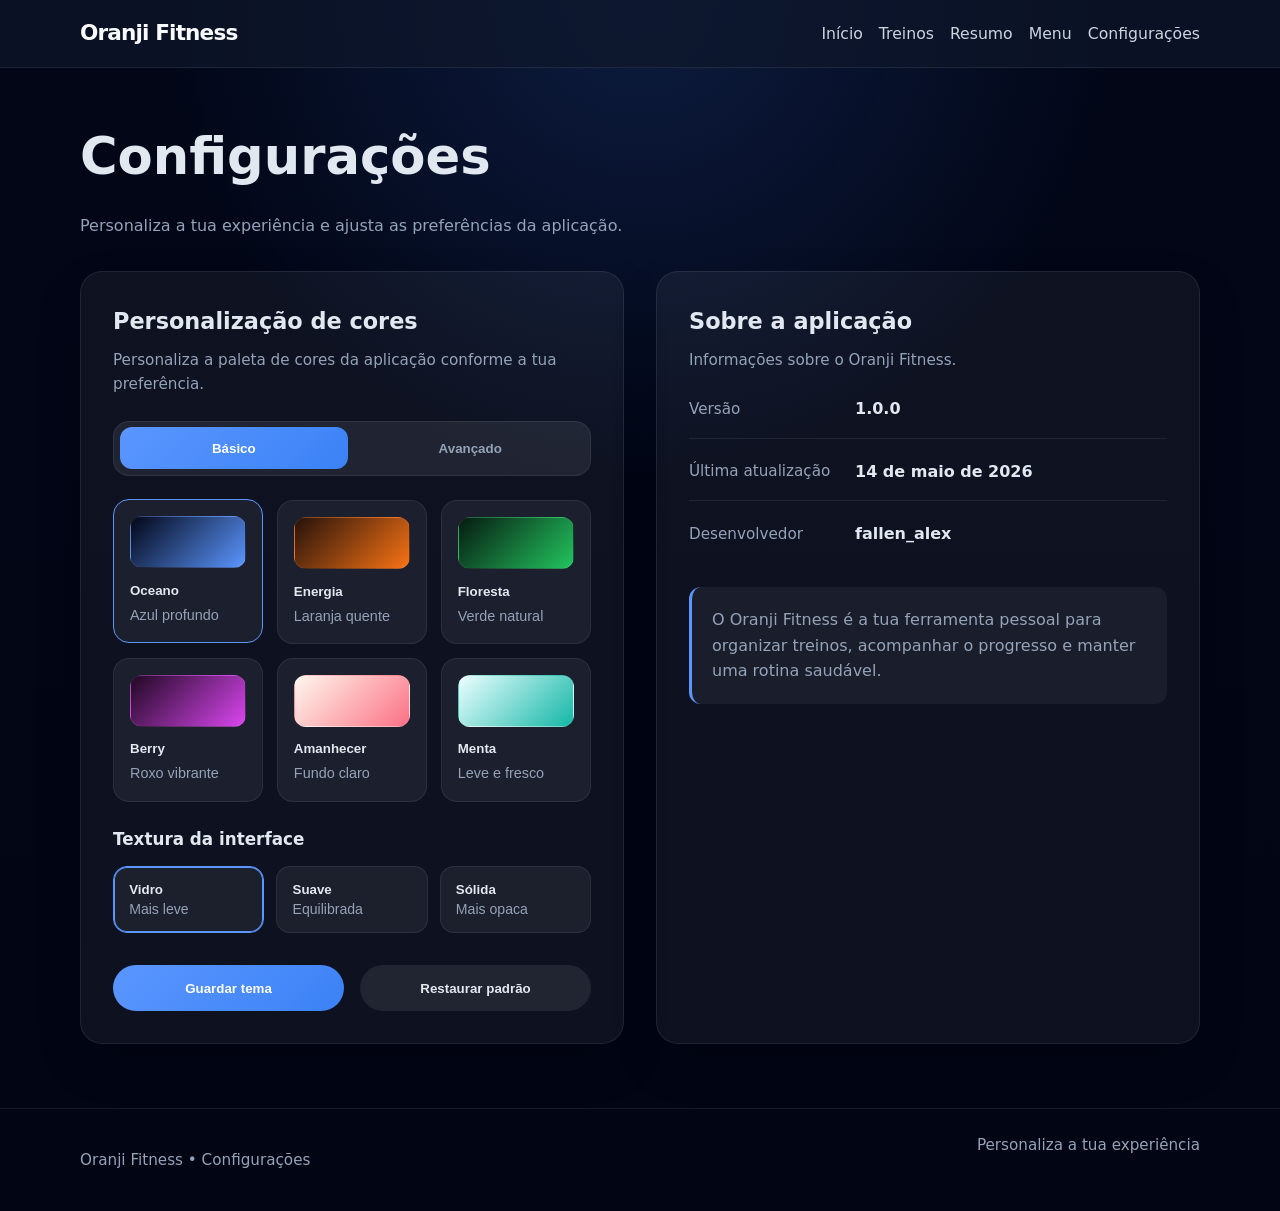
==== configuracoes.html @ 49e4bc8a "Enhance theming: presets, textures, and UI Overhaul app theming and settings UI: replace accented in" ====
<!DOCTYPE html>
<html lang="pt-PT">
<head>
    <meta charset="UTF-8">
    <meta name="viewport" content="width=device-width, initial-scale=1.0">
    <title>Oranji Fitness • Configurações</title>
    <link rel="icon" href="favicon.svg" type="image/svg+xml">
    <link rel="stylesheet" href="css/style.css">
    <link rel="stylesheet" href="css/settings.css">
</head>
<body>
    <header class="main-header">
        <div class="container header-row">
            <a class="brand" href="index.html">Oranji Fitness</a>
            <nav>
                <a href="inicio.html">Início</a>
                <a href="treinos.html">Treinos</a>
                <a href="resumo.html">Resumo</a>
                <a href="Menu.html">Menu</a>
                <a href="configuracoes.html">Configurações</a>
            </nav>
        </div>
    </header>

    <main class="container page-section">
        <section class="settings-header">
            <h1>Configurações</h1>
            <p>Personaliza a tua experiência e ajusta as preferências da aplicação.</p>
        </section>

        <section class="settings-grid">
            <article class="settings-card">
                <div class="settings-card-header">
                    <h2>Personalização de cores</h2>
                    <p>Personaliza a paleta de cores da aplicação conforme a tua preferência.</p>
                </div>

                <div class="settings-mode-toggle" aria-label="Modo de personalização">
                    <button type="button" class="mode-button active" data-mode="basic">Básico</button>
                    <button type="button" class="mode-button" data-mode="advanced">Avançado</button>
                </div>

                <div class="settings-panel active" id="basic-panel">
                    <div class="preset-grid">
                        <button type="button" class="theme-preset" data-theme="ocean">
                            <span class="preset-swatch ocean-swatch"></span>
                            <strong>Oceano</strong>
                            <span>Azul profundo</span>
                        </button>
                        <button type="button" class="theme-preset" data-theme="energy">
                            <span class="preset-swatch energy-swatch"></span>
                            <strong>Energia</strong>
                            <span>Laranja quente</span>
                        </button>
                        <button type="button" class="theme-preset" data-theme="forest">
                            <span class="preset-swatch forest-swatch"></span>
                            <strong>Floresta</strong>
                            <span>Verde natural</span>
                        </button>
                        <button type="button" class="theme-preset" data-theme="berry">
                            <span class="preset-swatch berry-swatch"></span>
                            <strong>Berry</strong>
                            <span>Roxo vibrante</span>
                        </button>
                        <button type="button" class="theme-preset" data-theme="sunrise">
                            <span class="preset-swatch sunrise-swatch"></span>
                            <strong>Amanhecer</strong>
                            <span>Fundo claro</span>
                        </button>
                        <button type="button" class="theme-preset" data-theme="mint">
                            <span class="preset-swatch mint-swatch"></span>
                            <strong>Menta</strong>
                            <span>Leve e fresco</span>
                        </button>
                    </div>
                </div>

                <div class="texture-group">
                    <h3>Textura da interface</h3>
                    <div class="texture-options" aria-label="Textura da interface">
                        <button type="button" class="texture-button active" data-texture="glass">
                            <strong>Vidro</strong>
                            <span>Mais leve</span>
                        </button>
                        <button type="button" class="texture-button" data-texture="soft">
                            <strong>Suave</strong>
                            <span>Equilibrada</span>
                        </button>
                        <button type="button" class="texture-button" data-texture="solid">
                            <strong>Sólida</strong>
                            <span>Mais opaca</span>
                        </button>
                    </div>
                </div>

                <div class="settings-panel" id="advanced-panel" hidden>
                    <div class="color-picker-group">
                        <label for="background-color">Fundo da app</label>
                        <div class="color-input-wrapper">
                            <input type="color" id="background-color" value="#020617" class="color-input">
                            <span id="background-value" class="color-value">#020617</span>
                        </div>
                    </div>

                    <div class="color-picker-group">
                        <label for="header-color">Barra superior</label>
                        <div class="color-input-wrapper">
                            <input type="color" id="header-color" value="#0f172a" class="color-input">
                            <span id="header-value" class="color-value">#0f172a</span>
                        </div>
                    </div>

                    <div class="color-picker-group">
                        <label for="primary-color">Cor primária</label>
                        <div class="color-input-wrapper">
                            <input type="color" id="primary-color" value="#5b96ff" class="color-input">
                            <span id="primary-value" class="color-value">#5b96ff</span>
                        </div>
                    </div>

                    <div class="color-picker-group">
                        <label for="primary-strong-color">Cor primária forte</label>
                        <div class="color-input-wrapper">
                            <input type="color" id="primary-strong-color" value="#3b82f6" class="color-input">
                            <span id="primary-strong-value" class="color-value">#3b82f6</span>
                        </div>
                    </div>

                    <div class="color-picker-group">
                        <label for="accent-color">Cor de destaque</label>
                        <div class="color-input-wrapper">
                            <input type="color" id="accent-color" value="#22c55e" class="color-input">
                            <span id="accent-value" class="color-value">#22c55e</span>
                        </div>
                    </div>

                    <div class="color-picker-group">
                        <label for="danger-color">Cor de atenção</label>
                        <div class="color-input-wrapper">
                            <input type="color" id="danger-color" value="#f43f5e" class="color-input">
                            <span id="danger-value" class="color-value">#f43f5e</span>
                        </div>
                    </div>

                    <div class="color-picker-group">
                        <label for="warning-color">Cor de aviso</label>
                        <div class="color-input-wrapper">
                            <input type="color" id="warning-color" value="#facc15" class="color-input">
                            <span id="warning-value" class="color-value">#facc15</span>
                        </div>
                    </div>
                </div>

                <div class="color-preview" id="color-preview" hidden>
                    <h3>Prévia das cores</h3>
                    <div class="preview-grid">
                        <div class="preview-card background-preview">
                            <span>Fundo</span>
                        </div>
                        <div class="preview-card header-preview">
                            <span>Barra superior</span>
                        </div>
                        <div class="preview-card primary-preview">
                            <span>Primária</span>
                        </div>
                        <div class="preview-card accent-preview">
                            <span>Destaque</span>
                        </div>
                        <div class="preview-card danger-preview">
                            <span>Atenção</span>
                        </div>
                        <div class="preview-card warning-preview">
                            <span>Aviso</span>
                        </div>
                    </div>
                </div>

                <div class="settings-actions">
                    <button class="button" id="save-colors">Guardar tema</button>
                    <button class="button button-secondary" id="reset-colors">Restaurar padrão</button>
                </div>
            </article>

            <article class="settings-card">
                <div class="settings-card-header">
                    <h2>Sobre a aplicação</h2>
                    <p>Informações sobre o Oranji Fitness.</p>
                </div>

                <div class="settings-info">
                    <div class="info-item">
                        <span class="info-label">Versão</span>
                        <strong class="info-value">1.0.0</strong>
                    </div>
                    <div class="info-item">
                        <span class="info-label">Última atualização</span>
                        <strong class="info-value">14 de maio de 2026</strong>
                    </div>
                    <div class="info-item">
                        <span class="info-label">Desenvolvedor</span>
                        <strong class="info-value">fallen_alex</strong>
                    </div>
                </div>

                <div class="settings-description">
                    <p>O Oranji Fitness é a tua ferramenta pessoal para organizar treinos, acompanhar o progresso e manter uma rotina saudável.</p>
                </div>
            </article>
        </section>
    </main>

    <footer class="site-footer">
        <div class="container footer-row">
            <p>Oranji Fitness • Configurações</p>
            <span>Personaliza a tua experiência</span>
        </div>
    </footer>

    <script src="js/theme.js"></script>
    <script src="js/settings.js"></script>
</body>
</html>
---- css/style.css ----
/* Estilo principal para Oranji Fitness */
:root {
    --background: #020617;
    --background-end: #0b1120;
    --surface: #111827;
    --surface-alt: #1f2937;
    --text: #e2e8f0;
    --text-muted: #94a3b8;
    --header-text: #f8fafc;
    --header-text-muted: #cbd5e1;
    --primary: #5b96ff;
    --primary-strong: #3b82f6;
    --accent: #22c55e;
    --danger: #f43f5e;
    --warning: #facc15;
    --primary-rgb: 59, 130, 246;
    --accent-rgb: 34, 197, 94;
    --danger-rgb: 244, 63, 94;
    --warning-rgb: 250, 204, 21;
    --border: rgba(255,255,255,0.08);
    --border-strong: rgba(255,255,255,0.12);
    --panel-bg: rgba(255,255,255,0.05);
    --panel-alt-bg: rgba(255,255,255,0.06);
    --secondary-bg: rgba(255,255,255,0.08);
    --header-bg: rgba(15,23,42,0.95);
    --card-shadow: 0 20px 45px rgba(0,0,0,0.16);
    --radius: 22px;
}

* {
    box-sizing: border-box;
}

html, body {
    margin: 0;
    padding: 0;
    font-family: Inter, system-ui, -apple-system, BlinkMacSystemFont, 'Segoe UI', sans-serif;
    background: radial-gradient(circle at top, rgba(var(--primary-rgb), 0.18), transparent 35%),
                linear-gradient(180deg, var(--background) 0%, var(--background-end) 100%);
    color: var(--text);
    min-height: 100%;
}

body {
    line-height: 1.6;
}

img {
    display: block;
    max-width: 100%;
}

a {
    color: inherit;
    text-decoration: none;
}

.container {
    width: min(1120px, 100% - 2rem);
    margin: 0 auto;
}

.main-header {
    position: sticky;
    top: 0;
    z-index: 20;
    background: var(--header-bg);
    border-bottom: 1px solid var(--border);
    color: var(--header-text);
}

.header-row {
    display: flex;
    align-items: center;
    justify-content: space-between;
    gap: 1rem;
    padding: 1rem 0;
}

.brand {
    font-size: 1.35rem;
    font-weight: 700;
    letter-spacing: -0.04em;
}

nav {
    display: flex;
    flex-wrap: wrap;
    gap: 1rem;
}

nav a {
    color: var(--header-text-muted);
    font-size: 0.98rem;
    transition: color 0.2s ease;
}

nav a:hover,
nav a.active {
    color: var(--primary);
}

.hero-section,
.page-section {
    padding: 3rem 0 2rem;
}

.hero-copy {
    max-width: 40rem;
}

.eyebrow {
    display: inline-block;
    margin-bottom: 1rem;
    color: var(--accent);
    font-weight: 600;
    text-transform: uppercase;
    letter-spacing: 0.15em;
    font-size: 0.8rem;
}

.hero-copy h1,
.page-header h1,
.summary-header h1,
.intro-card h1 {
    font-size: clamp(2rem, 4vw, 3.2rem);
    margin: 0 0 1rem;
}

.hero-copy p,
.page-header p,
.summary-header p,
.intro-card p {
    max-width: 42rem;
    color: var(--text-muted);
}

.hero-actions {
    display: flex;
    flex-wrap: wrap;
    gap: 1rem;
    margin-top: 2rem;
}

.welcome-card {
    display: grid;
    gap: 1.5rem;
    padding: 2rem;
    background: var(--panel-bg);
    border: 1px solid var(--border);
    border-radius: var(--radius);
    margin-bottom: 2rem;
}

.welcome-copy h1 {
    margin-top: 0.25rem;
    font-size: clamp(2rem, 3vw, 3rem);
}

.welcome-salutation {
    font-weight: 700;
    color: var(--accent);
    font-size: 1.4rem;
}

.motivational-text {
    max-width: 40rem;
    color: var(--text-muted);
    margin-top: 0.75rem;
}

.section-header {
    display: flex;
    flex-direction: column;
    gap: 0.4rem;
    margin-bottom: 1rem;
}

.schedule-section,
.chart-section {
    margin-bottom: 2rem;
}

.roller {
    display: grid;
    grid-auto-flow: column;
    grid-auto-columns: minmax(180px, 1fr);
    gap: 1rem;
    overflow-x: auto;
    padding-bottom: 0.5rem;
}

.roller::-webkit-scrollbar {
    height: 10px;
}

.roller::-webkit-scrollbar-thumb {
    background: var(--secondary-bg);
    border-radius: 999px;
}

.day-card {
    min-width: 180px;
    padding: 1.25rem;
    border-radius: var(--radius);
    background: var(--panel-alt-bg);
    border: 1px solid var(--border);
    box-shadow: 0 18px 38px rgba(0,0,0,0.15);
}

.day-card strong {
    display: block;
    font-size: 1.1rem;
    margin: 0.75rem 0 0.5rem;
}

.day-card span {
    display: inline-flex;
    align-items: center;
    justify-content: center;
    width: 2.75rem;
    height: 2.75rem;
    border-radius: 999px;
    background: rgba(var(--primary-rgb), 0.16);
    color: var(--primary);
    font-weight: 700;
}

.bar-group {
    display: grid;
    gap: 0.75rem;
    margin-bottom: 1.5rem;
}

.chart-card {
    background: var(--panel-bg);
    border: 1px solid var(--border);
    border-radius: var(--radius);
    padding: 1.75rem;
    box-shadow: var(--card-shadow);
}

.gauge-meta {
    display: flex;
    justify-content: space-between;
    gap: 1rem;
    flex-wrap: wrap;
    margin-bottom: 2rem;
}

.gauge-meta div {
    min-width: 160px;
}

.gauge-meta strong {
    font-size: 1.8rem;
    color: var(--primary);
}

.meter-title {
    display: block;
    color: var(--text-muted);
    margin-bottom: 0.4rem;
    font-size: 0.95rem;
}

.bar-gauge {
    margin: 2rem 0 1rem;
}

.gauge-bar-track {
    position: relative;
    height: 2rem;
    border-radius: 999px;
    background: linear-gradient(90deg,
        rgba(var(--danger-rgb), 0.25) 0%,
        rgba(var(--warning-rgb), 0.2) 50%,
        rgba(var(--accent-rgb), 0.25) 100%);
    border: 1px solid var(--border);
    overflow: hidden;
}

.gauge-bar-fill {
    position: absolute;
    left: 0;
    top: 0;
    height: 100%;
    border-radius: 999px;
    background: linear-gradient(90deg,
        var(--danger) 0%,
        #fb923c 35%,
        var(--warning) 50%,
        #a3e635 75%,
        var(--accent) 100%);
    transition: width 0.5s cubic-bezier(0.25, 0.46, 0.45, 0.94);
    box-shadow: 0 0 20px rgba(var(--accent-rgb), 0.3);
}

.gauge-bar-thumb {
    position: absolute;
    left: 0;
    top: 50%;
    transform: translate(-50%, -50%);
    width: 2.2rem;
    height: 2.2rem;
    border-radius: 50%;
    background: white;
    box-shadow: 0 0 0 4px rgba(255, 255, 255, 0.15),
                0 4px 12px rgba(0, 0, 0, 0.4);
    transition: left 0.5s cubic-bezier(0.25, 0.46, 0.45, 0.94);
    z-index: 5;
}

.gauge-labels {
    display: grid;
    grid-template-columns: repeat(3, 1fr);
    gap: 1rem;
    margin-top: 1rem;
    color: var(--text-muted);
    font-size: 0.85rem;
    text-align: center;
}



.gauge-scale {
    display: grid;
    grid-template-columns: repeat(4, 1fr);
    color: var(--text-muted);
    font-size: 0.85rem;
    margin-top: 0.75rem;
}

.button {
    display: inline-flex;
    align-items: center;
    justify-content: center;
    padding: 0.95rem 1.6rem;
    border-radius: 999px;
    border: none;
    background: linear-gradient(135deg, var(--primary), var(--primary-strong));
    color: white;
    font-weight: 700;
    cursor: pointer;
    transition: transform 0.2s ease, box-shadow 0.2s ease;
}

.button:hover {
    transform: translateY(-1px);
    box-shadow: 0 16px 30px rgba(var(--primary-rgb), 0.18);
}

.button-secondary {
    background: var(--secondary-bg);
    color: var(--text);
}

.features-section,
.stats-grid,
.menu-grid,
.progress-list,
.workout-grid {
    display: grid;
    gap: 1.25rem;
}

.features-section {
    grid-template-columns: repeat(auto-fit, minmax(220px, 1fr));
    padding-bottom: 2rem;
}

.feature-card,
.stat-card,
.menu-card,
.progress-card,
.intro-card,
.workout-form-card,
.workout-panel,
.highlight-card {
    background: var(--panel-bg);
    border: 1px solid var(--border);
    border-radius: var(--radius);
    padding: 1.75rem;
    box-shadow: var(--card-shadow);
}

.feature-card h2,
.menu-card h2,
.stat-card h3,
.progress-card h3,
.workout-panel h2,
.highlight-card strong {
    margin: 0 0 0.75rem;
}

.highlight-card {
    max-width: 26rem;
    background: linear-gradient(135deg, rgba(var(--primary-rgb), 0.25), var(--panel-bg));
}

.highlight-card span {
    color: var(--accent);
    font-weight: 600;
}

.workout-grid {
    grid-template-columns: minmax(0, 2fr) minmax(280px, 1fr);
}

.workout-list {
    display: grid;
    gap: 1rem;
    margin-top: 1rem;
}

.workout-item {
    display: grid;
    grid-template-columns: 1fr auto;
    gap: 1rem;
    padding: 1rem;
    border-radius: 18px;
    background: var(--panel-bg);
    border: 1px solid var(--border);
}

.workout-item strong {
    display: block;
    margin-bottom: 0.5rem;
}

.workout-meta {
    display: grid;
    gap: 0.25rem;
    color: var(--text-muted);
    font-size: 0.95rem;
}

.workout-actions {
    display: flex;
    flex-direction: column;
    gap: 0.5rem;
    justify-content: center;
}

.small-button {
    padding: 0.55rem 0.85rem;
    border-radius: 999px;
    border: 1px solid var(--border-strong);
    background: var(--panel-alt-bg);
    color: var(--text);
    cursor: pointer;
}

.workout-form-card form {
    display: grid;
    gap: 1rem;
}

label {
    display: block;
    font-size: 0.95rem;
    margin-bottom: 0.4rem;
    color: var(--text-muted);
}

input,
select {
    width: 100%;
    padding: 0.95rem 1rem;
    border-radius: 16px;
    border: 1px solid var(--border-strong);
    background: var(--panel-bg);
    color: var(--text);
}

input:focus,
select:focus {
    outline: none;
    border-color: rgba(var(--primary-rgb), 0.8);
}

.stat-card h3 {
    font-size: 2rem;
}

.progress-list {
    grid-template-columns: 1fr 1fr;
}

.progress-bar {
    width: 100%;
    height: 0.85rem;
    border-radius: 999px;
    background: var(--secondary-bg);
    overflow: hidden;
}

.progress-bar span {
    display: block;
    height: 100%;
    background: linear-gradient(90deg, var(--primary), var(--accent));
    border-radius: 999px;
}

.page-header,
.summary-header,
.intro-card {
    margin-bottom: 2rem;
}

.menu-grid {
    grid-template-columns: repeat(auto-fit, minmax(210px, 1fr));
}

.menu-card h2 {
    margin-bottom: 0.75rem;
}

.site-footer {
    border-top: 1px solid var(--border);
    padding: 1.5rem 0;
    margin-top: 2rem;
}

.footer-row {
    display: flex;
    justify-content: space-between;
    gap: 1rem;
    color: var(--text-muted);
    font-size: 0.95rem;
}

@media (max-width: 900px) {
    .workout-grid,
    .progress-list {
        grid-template-columns: 1fr;
    }
}

@media (max-width: 700px) {
    .header-row {
        flex-direction: column;
        align-items: flex-start;
    }

    nav {
        width: 100%;
        justify-content: flex-start;
    }

    .hero-actions,
    .page-header,
    .summary-header {
        gap: 0.75rem;
    }
}
---- css/settings.css ----
/* Settings Page Styles */

.settings-header {
    margin-bottom: 2rem;
}

.settings-header h1 {
    font-size: clamp(2rem, 4vw, 3.2rem);
    margin: 0 0 1rem;
}

.settings-header p {
    color: var(--text-muted);
    max-width: 42rem;
}

.settings-grid {
    display: grid;
    gap: 2rem;
    grid-template-columns: repeat(auto-fit, minmax(380px, 1fr));
}

.settings-card {
    background: var(--panel-bg);
    border: 1px solid var(--border);
    border-radius: var(--radius);
    padding: 2rem;
    box-shadow: var(--card-shadow);
}

.settings-card-header {
    margin-bottom: 1.5rem;
}

.settings-card-header h2 {
    margin: 0 0 0.5rem;
    font-size: 1.4rem;
}

.settings-card-header p {
    color: var(--text-muted);
    margin: 0;
    font-size: 0.95rem;
}

.settings-mode-toggle {
    display: grid;
    grid-template-columns: 1fr 1fr;
    gap: 0.5rem;
    padding: 0.35rem;
    margin-bottom: 1.5rem;
    border: 1px solid var(--border);
    border-radius: 16px;
    background: var(--secondary-bg);
}

.mode-button {
    border: none;
    border-radius: 12px;
    padding: 0.85rem 1rem;
    background: transparent;
    color: var(--text-muted);
    font-weight: 700;
    cursor: pointer;
}

.mode-button.active {
    background: linear-gradient(135deg, var(--primary), var(--primary-strong));
    color: white;
}

.settings-panel {
    display: none;
}

.settings-panel.active {
    display: block;
}

.preset-grid {
    display: grid;
    grid-template-columns: repeat(auto-fit, minmax(150px, 1fr));
    gap: 0.85rem;
}

.theme-preset {
    display: grid;
    gap: 0.35rem;
    min-height: 9rem;
    padding: 1rem;
    border: 1px solid var(--border);
    border-radius: 16px;
    background: var(--panel-alt-bg);
    color: var(--text);
    text-align: left;
    cursor: pointer;
    transition: border-color 0.2s ease, transform 0.2s ease;
}

.theme-preset:hover,
.theme-preset.active {
    border-color: var(--primary);
    transform: translateY(-1px);
}

.theme-preset span:last-child {
    color: var(--text-muted);
    font-size: 0.9rem;
}

.preset-swatch {
    display: block;
    width: 100%;
    height: 3.25rem;
    border-radius: 12px;
    margin-bottom: 0.35rem;
    border: 1px solid var(--border);
}

.ocean-swatch {
    background: linear-gradient(135deg, #020617, #5b96ff);
}

.energy-swatch {
    background: linear-gradient(135deg, #26120a, #f97316);
}

.forest-swatch {
    background: linear-gradient(135deg, #071a12, #22c55e);
}

.berry-swatch {
    background: linear-gradient(135deg, #210824, #d946ef);
}

.sunrise-swatch {
    background: linear-gradient(135deg, #fff7ed, #fb7185);
}

.mint-swatch {
    background: linear-gradient(135deg, #ecfeff, #14b8a6);
}

.texture-group {
    margin-top: 1.5rem;
}

.texture-group h3 {
    margin: 0 0 0.85rem;
    font-size: 1.05rem;
}

.texture-options {
    display: grid;
    grid-template-columns: repeat(3, 1fr);
    gap: 0.75rem;
}

.texture-button {
    display: grid;
    gap: 0.25rem;
    padding: 0.95rem;
    border: 1px solid var(--border);
    border-radius: 14px;
    background: var(--panel-alt-bg);
    color: var(--text);
    text-align: left;
    cursor: pointer;
}

.texture-button.active {
    border-color: var(--primary);
    box-shadow: inset 0 0 0 1px var(--primary);
}

.texture-button span {
    color: var(--text-muted);
    font-size: 0.88rem;
}

.color-picker-group {
    margin-bottom: 1.5rem;
}

.color-picker-group label {
    display: block;
    margin-bottom: 0.6rem;
    color: var(--text);
    font-weight: 600;
}

.color-input-wrapper {
    display: flex;
    gap: 0.75rem;
    align-items: center;
}

.color-input {
    width: 3.5rem;
    height: 3.5rem;
    border: none;
    border-radius: 12px;
    cursor: pointer;
}

.color-value {
    color: var(--text-muted);
    font-family: 'Courier New', monospace;
    font-size: 0.9rem;
}

.color-preview {
    margin: 2rem 0;
    padding-top: 2rem;
    border-top: 1px solid var(--border);
}

.color-preview h3 {
    margin: 0 0 1rem;
    font-size: 1.1rem;
}

.preview-grid {
    display: grid;
    grid-template-columns: repeat(auto-fit, minmax(130px, 1fr));
    gap: 1rem;
}

.preview-card {
    padding: 1.5rem;
    border-radius: 16px;
    display: flex;
    align-items: center;
    justify-content: center;
    color: white;
    font-weight: 600;
    min-height: 100px;
    transition: transform 0.3s ease;
}

.preview-card:hover {
    transform: scale(1.02);
}

.background-preview {
    background: linear-gradient(135deg, var(--background), var(--background-end));
    border: 1px solid var(--border);
    color: var(--text);
}

.header-preview {
    background: var(--header-bg);
    color: var(--header-text);
    border: 1px solid var(--border);
}

.primary-preview {
    background: linear-gradient(135deg, var(--primary), var(--primary-strong));
}

.accent-preview {
    background: var(--accent);
}

.danger-preview {
    background: var(--danger);
}

.warning-preview {
    background: var(--warning);
    color: #0f172a;
}

.settings-actions {
    display: flex;
    gap: 1rem;
    margin-top: 2rem;
}

.settings-actions .button {
    flex: 1;
}

.settings-info {
    display: grid;
    gap: 1.25rem;
    margin-bottom: 1.5rem;
}

.info-item {
    display: grid;
    grid-template-columns: 150px 1fr;
    gap: 1rem;
    align-items: center;
    padding-bottom: 1rem;
    border-bottom: 1px solid var(--border);
}

.info-item:last-child {
    border-bottom: none;
}

.info-label {
    color: var(--text-muted);
    font-size: 0.95rem;
}

.info-value {
    color: var(--text);
}

.settings-description {
    padding: 1.25rem;
    background: var(--panel-bg);
    border-radius: 12px;
    border-left: 3px solid var(--primary);
}

.settings-description p {
    margin: 0;
    color: var(--text-muted);
    line-height: 1.6;
}

@media (max-width: 700px) {
    .settings-grid {
        grid-template-columns: 1fr;
    }

    .preview-grid {
        grid-template-columns: 1fr;
    }

    .texture-options {
        grid-template-columns: 1fr;
    }

    .info-item {
        grid-template-columns: 1fr;
        gap: 0.5rem;
    }

    .settings-actions {
        flex-direction: column;
    }
}
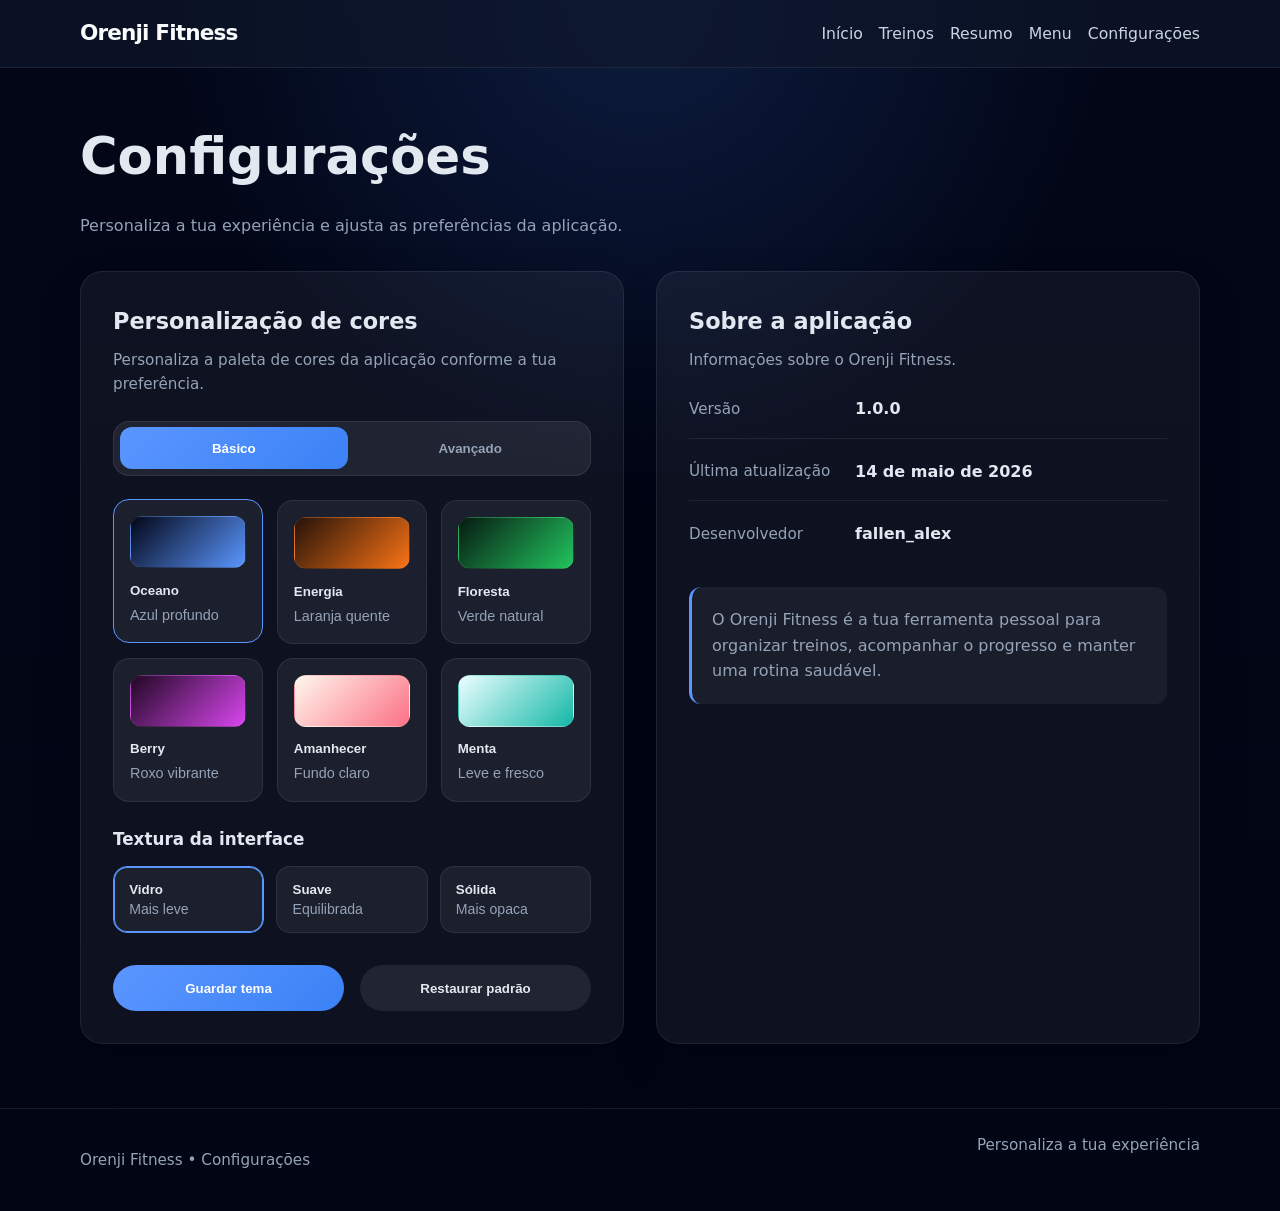
==== commit b31ad961: "Rename brand from Oranji to Orenji Correct branding/typo by replacing "Oranji" with "Orenji" across " ====
--- a/configuracoes.html
+++ b/configuracoes.html
@@ -3,7 +3,7 @@
 <head>
     <meta charset="UTF-8">
     <meta name="viewport" content="width=device-width, initial-scale=1.0">
-    <title>Oranji Fitness • Configurações</title>
+    <title>Orenji Fitness • Configurações</title>
     <link rel="icon" href="favicon.svg" type="image/svg+xml">
     <link rel="stylesheet" href="css/style.css">
     <link rel="stylesheet" href="css/settings.css">
@@ -11,7 +11,7 @@
 <body>
     <header class="main-header">
         <div class="container header-row">
-            <a class="brand" href="index.html">Oranji Fitness</a>
+            <a class="brand" href="index.html">Orenji Fitness</a>
             <nav>
                 <a href="inicio.html">Início</a>
                 <a href="treinos.html">Treinos</a>
@@ -184,7 +184,7 @@
             <article class="settings-card">
                 <div class="settings-card-header">
                     <h2>Sobre a aplicação</h2>
-                    <p>Informações sobre o Oranji Fitness.</p>
+                    <p>Informações sobre o Orenji Fitness.</p>
                 </div>
 
                 <div class="settings-info">
@@ -203,7 +203,7 @@
                 </div>
 
                 <div class="settings-description">
-                    <p>O Oranji Fitness é a tua ferramenta pessoal para organizar treinos, acompanhar o progresso e manter uma rotina saudável.</p>
+                    <p>O Orenji Fitness é a tua ferramenta pessoal para organizar treinos, acompanhar o progresso e manter uma rotina saudável.</p>
                 </div>
             </article>
         </section>
@@ -211,7 +211,7 @@
 
     <footer class="site-footer">
         <div class="container footer-row">
-            <p>Oranji Fitness • Configurações</p>
+            <p>Orenji Fitness • Configurações</p>
             <span>Personaliza a tua experiência</span>
         </div>
     </footer>
--- a/css/style.css
+++ b/css/style.css
@@ -1,4 +1,4 @@
-/* Estilo principal para Oranji Fitness */
+/* Estilo principal para Orenji Fitness */
 :root {
     --background: #020617;
     --background-end: #0b1120;
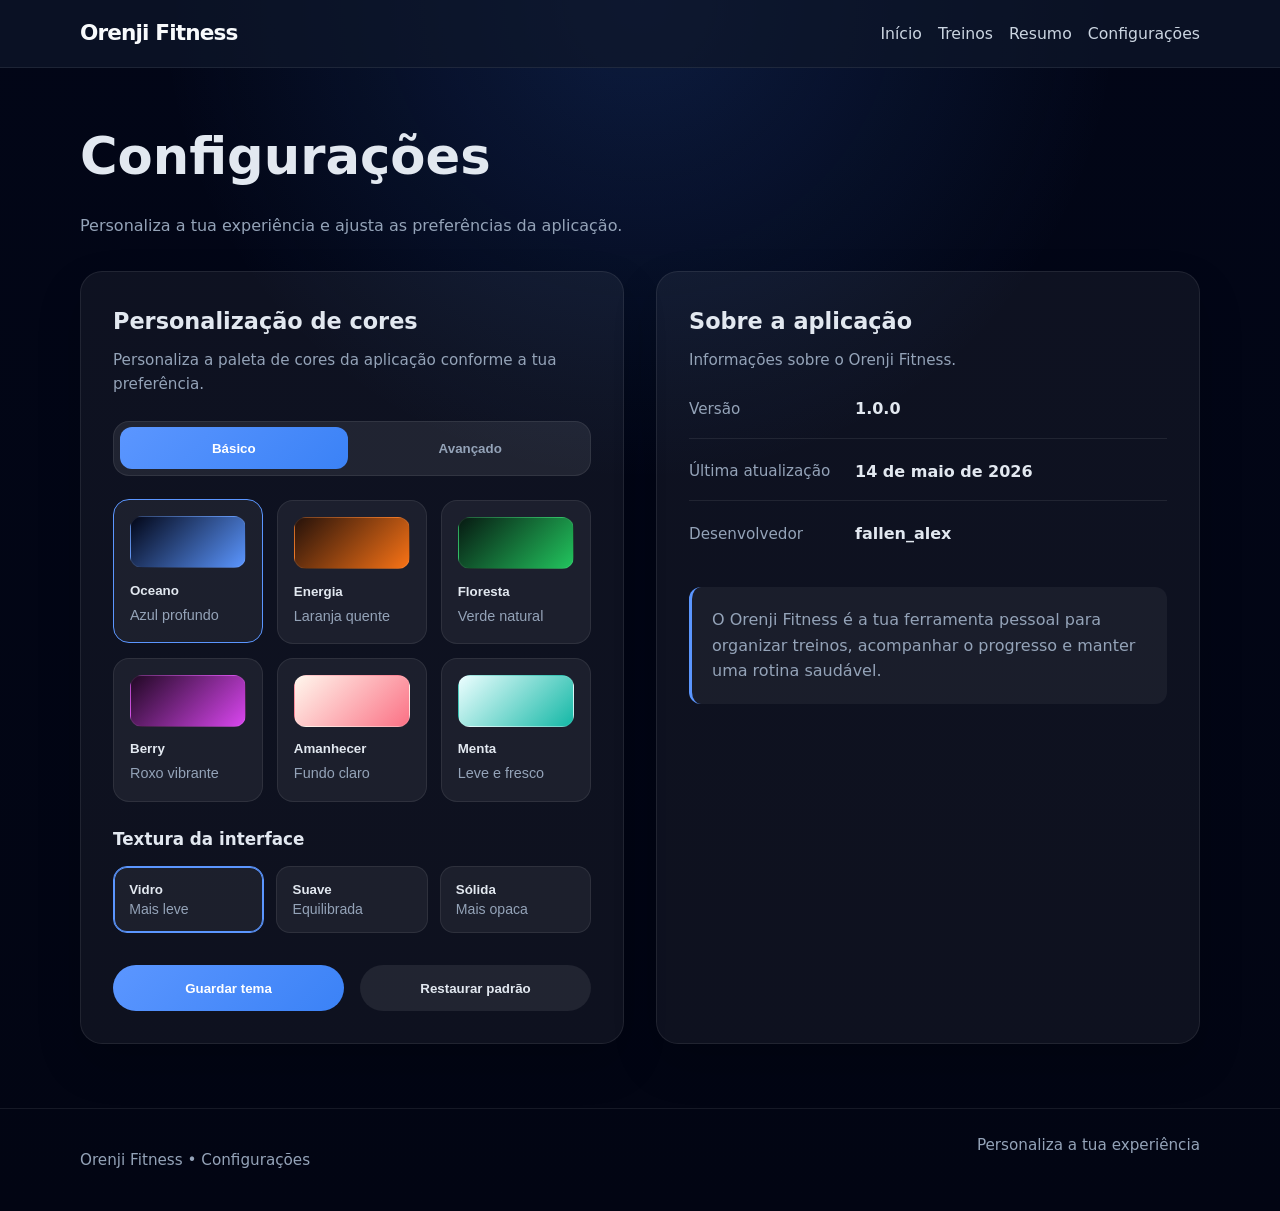
==== commit 7a928925: "Remove Menu page; refactor conditioning UI Delete Menu.html and remove Menu links from site nav acro" ====
--- a/configuracoes.html
+++ b/configuracoes.html
@@ -16,7 +16,6 @@
                 <a href="inicio.html">Início</a>
                 <a href="treinos.html">Treinos</a>
                 <a href="resumo.html">Resumo</a>
-                <a href="Menu.html">Menu</a>
                 <a href="configuracoes.html">Configurações</a>
             </nav>
         </div>
--- a/css/style.css
+++ b/css/style.css
@@ -200,8 +200,11 @@
 }
 
 .day-card {
+    position: relative;
     min-width: 180px;
-    padding: 1.25rem;
+    min-height: 160px;
+    margin-top: 2.9rem;
+    padding: 4rem 1.25rem 1.25rem;
     border-radius: var(--radius);
     background: var(--panel-alt-bg);
     border: 1px solid var(--border);
@@ -214,16 +217,43 @@
     margin: 0.75rem 0 0.5rem;
 }
 
-.day-card span {
+.day-card-visual {
     display: inline-flex;
     align-items: center;
     justify-content: center;
-    width: 2.75rem;
-    height: 2.75rem;
-    border-radius: 999px;
-    background: rgba(var(--primary-rgb), 0.16);
+    position: absolute;
+    top: -2.75rem;
+    left: 50%;
+    transform: translateX(-50%);
+    width: 5.5rem;
+    height: 5.5rem;
+    border-radius: 999px;
+    background: var(--panel-alt-bg);
+    border: 1px solid var(--border);
     color: var(--primary);
     font-weight: 700;
+    font-size: 1.05rem;
+    box-shadow: 0 14px 30px rgba(0,0,0,0.16);
+}
+
+.day-card-visual::before {
+    content: "";
+    position: absolute;
+    inset: 0.75rem;
+    border-radius: 999px;
+    background: rgba(var(--primary-rgb), 0.12);
+}
+
+.training-svg {
+    position: relative;
+    z-index: 1;
+    width: 3.15rem;
+    height: 3.15rem;
+    fill: none;
+    stroke: currentColor;
+    stroke-width: 2.45;
+    stroke-linecap: round;
+    stroke-linejoin: round;
 }
 
 .bar-group {
@@ -240,23 +270,6 @@
     box-shadow: var(--card-shadow);
 }
 
-.gauge-meta {
-    display: flex;
-    justify-content: space-between;
-    gap: 1rem;
-    flex-wrap: wrap;
-    margin-bottom: 2rem;
-}
-
-.gauge-meta div {
-    min-width: 160px;
-}
-
-.gauge-meta strong {
-    font-size: 1.8rem;
-    color: var(--primary);
-}
-
 .meter-title {
     display: block;
     color: var(--text-muted);
@@ -264,71 +277,67 @@
     font-size: 0.95rem;
 }
 
-.bar-gauge {
-    margin: 2rem 0 1rem;
-}
-
-.gauge-bar-track {
-    position: relative;
-    height: 2rem;
-    border-radius: 999px;
-    background: linear-gradient(90deg,
-        rgba(var(--danger-rgb), 0.25) 0%,
-        rgba(var(--warning-rgb), 0.2) 50%,
-        rgba(var(--accent-rgb), 0.25) 100%);
-    border: 1px solid var(--border);
-    overflow: hidden;
-}
-
-.gauge-bar-fill {
-    position: absolute;
-    left: 0;
-    top: 0;
-    height: 100%;
-    border-radius: 999px;
-    background: linear-gradient(90deg,
-        var(--danger) 0%,
-        #fb923c 35%,
-        var(--warning) 50%,
-        #a3e635 75%,
-        var(--accent) 100%);
-    transition: width 0.5s cubic-bezier(0.25, 0.46, 0.45, 0.94);
-    box-shadow: 0 0 20px rgba(var(--accent-rgb), 0.3);
-}
-
-.gauge-bar-thumb {
-    position: absolute;
-    left: 0;
-    top: 50%;
-    transform: translate(-50%, -50%);
-    width: 2.2rem;
-    height: 2.2rem;
-    border-radius: 50%;
-    background: white;
-    box-shadow: 0 0 0 4px rgba(255, 255, 255, 0.15),
-                0 4px 12px rgba(0, 0, 0, 0.4);
-    transition: left 0.5s cubic-bezier(0.25, 0.46, 0.45, 0.94);
-    z-index: 5;
-}
-
-.gauge-labels {
-    display: grid;
-    grid-template-columns: repeat(3, 1fr);
-    gap: 1rem;
-    margin-top: 1rem;
+.conditioning-week {
+    display: grid;
+    gap: 1.25rem;
+}
+
+.conditioning-header {
+    display: flex;
+    align-items: end;
+    justify-content: space-between;
+    gap: 1rem;
+}
+
+.conditioning-header strong {
+    color: var(--primary);
+    font-size: 1.75rem;
+}
+
+.conditioning-grid {
+    display: grid;
+    grid-template-columns: repeat(7, minmax(2.75rem, 1fr));
+    gap: 0.75rem;
+}
+
+.conditioning-day {
+    display: grid;
+    gap: 0.45rem;
+    justify-items: center;
+}
+
+.conditioning-day-label {
     color: var(--text-muted);
     font-size: 0.85rem;
-    text-align: center;
-}
-
-
-
-.gauge-scale {
-    display: grid;
-    grid-template-columns: repeat(4, 1fr);
-    color: var(--text-muted);
-    font-size: 0.85rem;
-    margin-top: 0.75rem;
+    font-weight: 700;
+}
+
+.conditioning-cell {
+    display: inline-flex;
+    align-items: center;
+    justify-content: center;
+    aspect-ratio: 1;
+    min-width: 2.75rem;
+    border-radius: 16px;
+    border: 1px solid var(--border);
+    background: var(--panel-alt-bg);
+    color: var(--text-muted);
+    font-size: clamp(1.35rem, 3vw, 2rem);
+    font-weight: 800;
+    line-height: 1;
+    box-shadow: 0 14px 28px rgba(0,0,0,0.1);
+}
+
+.conditioning-cell.completed {
+    background: rgba(34, 197, 94, 0.18);
+    border-color: rgba(34, 197, 94, 0.46);
+    color: #22c55e;
+}
+
+.conditioning-cell.missed {
+    background: rgba(var(--danger-rgb), 0.14);
+    border-color: rgba(var(--danger-rgb), 0.36);
+    color: var(--danger);
 }
 
 .button {
@@ -357,7 +366,6 @@
 
 .features-section,
 .stats-grid,
-.menu-grid,
 .progress-list,
 .workout-grid {
     display: grid;
@@ -371,7 +379,6 @@
 
 .feature-card,
 .stat-card,
-.menu-card,
 .progress-card,
 .intro-card,
 .workout-form-card,
@@ -385,7 +392,6 @@
 }
 
 .feature-card h2,
-.menu-card h2,
 .stat-card h3,
 .progress-card h3,
 .workout-panel h2,
@@ -508,14 +514,6 @@
     margin-bottom: 2rem;
 }
 
-.menu-grid {
-    grid-template-columns: repeat(auto-fit, minmax(210px, 1fr));
-}
-
-.menu-card h2 {
-    margin-bottom: 0.75rem;
-}
-
 .site-footer {
     border-top: 1px solid var(--border);
     padding: 1.5rem 0;
@@ -553,4 +551,8 @@
     .summary-header {
         gap: 0.75rem;
     }
-}
+
+    .conditioning-grid {
+        grid-template-columns: repeat(4, minmax(2.5rem, 1fr));
+    }
+}
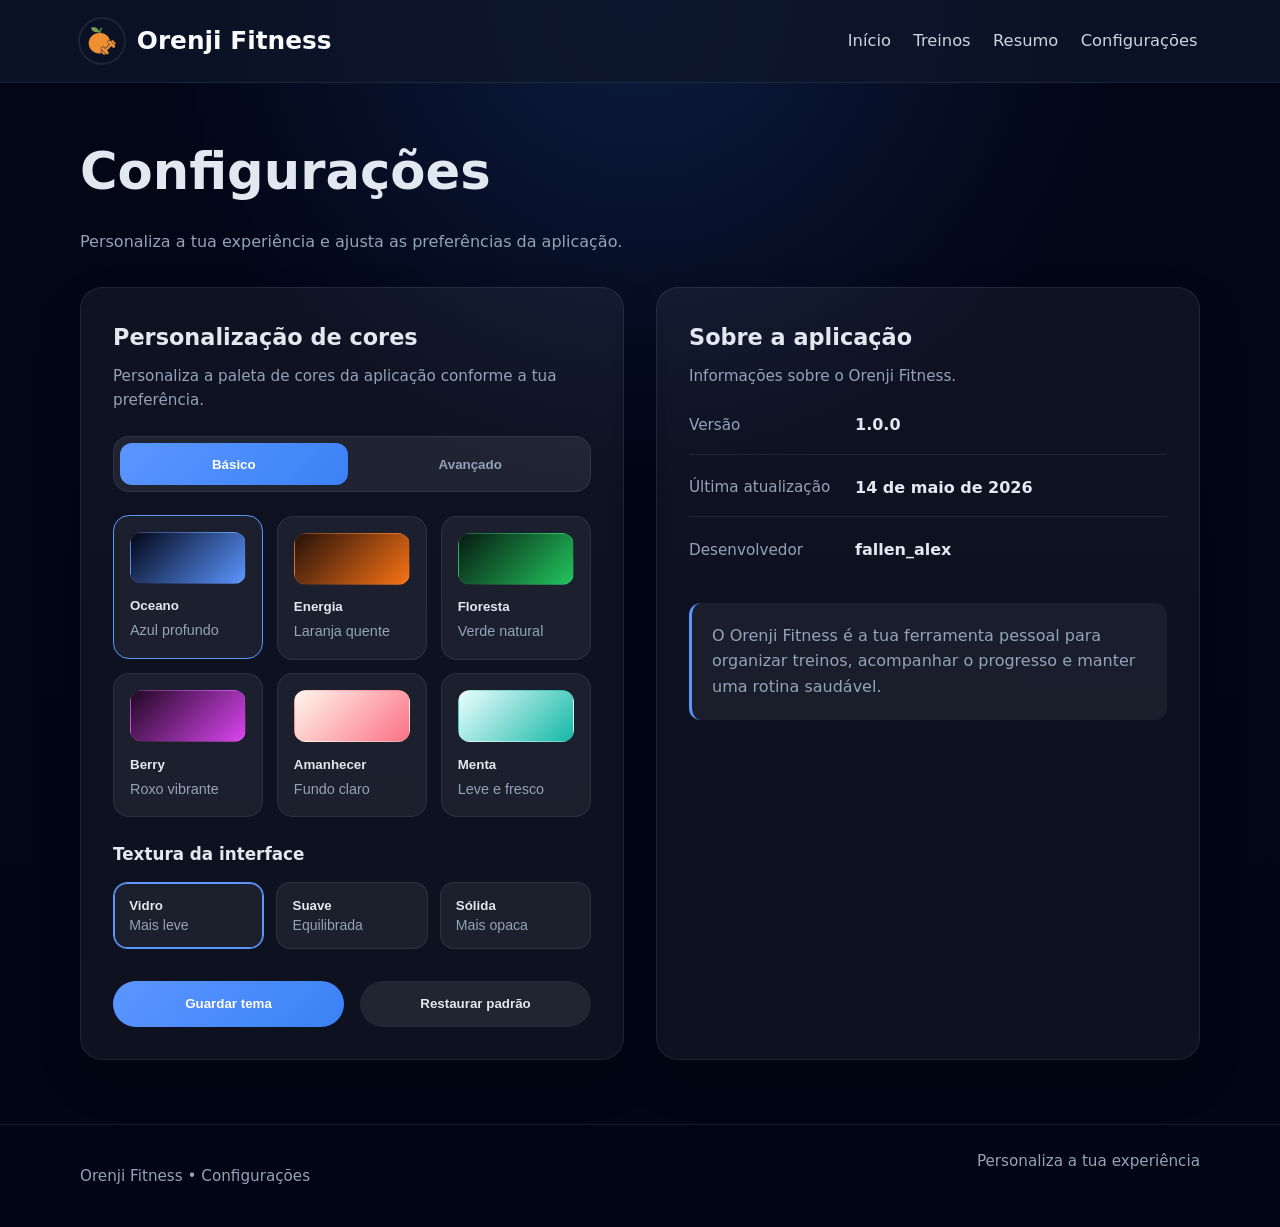
==== commit 9f9f9303: "Add brand logo and refine header/UI styles Add logo assets and replace svg favicon with assets/logo." ====
--- a/configuracoes.html
+++ b/configuracoes.html
@@ -4,14 +4,17 @@
     <meta charset="UTF-8">
     <meta name="viewport" content="width=device-width, initial-scale=1.0">
     <title>Orenji Fitness • Configurações</title>
-    <link rel="icon" href="favicon.svg" type="image/svg+xml">
+    <link rel="icon" href="assets/logo.png" type="image/png">
     <link rel="stylesheet" href="css/style.css">
     <link rel="stylesheet" href="css/settings.css">
 </head>
 <body>
     <header class="main-header">
         <div class="container header-row">
-            <a class="brand" href="index.html">Orenji Fitness</a>
+            <a class="brand" href="index.html">
+                <img class="brand-logo" src="assets/logo.png" alt="">
+                <span>Orenji Fitness</span>
+            </a>
             <nav>
                 <a href="inicio.html">Início</a>
                 <a href="treinos.html">Treinos</a>
--- a/css/style.css
+++ b/css/style.css
@@ -73,25 +73,38 @@
     display: flex;
     align-items: center;
     justify-content: space-between;
-    gap: 1rem;
-    padding: 1rem 0;
+    gap: 1.5rem;
+    min-height: 5rem;
+    padding: 1.2rem 0;
 }
 
 .brand {
-    font-size: 1.35rem;
+    display: inline-flex;
+    align-items: center;
+    gap: 0.8rem;
+    font-size: 1.55rem;
     font-weight: 700;
-    letter-spacing: -0.04em;
+    letter-spacing: 0;
+}
+
+.brand-logo {
+    width: 2.75rem;
+    height: 2.75rem;
+    border-radius: 50%;
+    object-fit: cover;
+    box-shadow: 0 0 0 2px var(--border);
 }
 
 nav {
     display: flex;
     flex-wrap: wrap;
-    gap: 1rem;
+    gap: 1.1rem;
 }
 
 nav a {
     color: var(--header-text-muted);
-    font-size: 0.98rem;
+    font-size: 1.02rem;
+    padding: 0.45rem 0.15rem;
     transition: color 0.2s ease;
 }
 
@@ -279,7 +292,7 @@
 
 .conditioning-week {
     display: grid;
-    gap: 1.25rem;
+    gap: 1rem;
 }
 
 .conditioning-header {
@@ -295,15 +308,37 @@
 }
 
 .conditioning-grid {
-    display: grid;
-    grid-template-columns: repeat(7, minmax(2.75rem, 1fr));
+    position: relative;
+    display: grid;
+    grid-template-columns: repeat(7, minmax(3rem, 1fr));
     gap: 0.75rem;
+    padding-top: 1.5rem;
+}
+
+.conditioning-grid::before {
+    content: "";
+    position: absolute;
+    top: 0.05rem;
+    left: calc(100% / 14);
+    right: calc(100% / 14);
+    height: 1px;
+    background: var(--border-strong);
 }
 
 .conditioning-day {
+    position: relative;
     display: grid;
     gap: 0.45rem;
     justify-items: center;
+}
+
+.conditioning-day::before {
+    content: "";
+    position: absolute;
+    top: -1.5rem;
+    width: 1px;
+    height: 1.5rem;
+    background: var(--border-strong);
 }
 
 .conditioning-day-label {
@@ -317,15 +352,16 @@
     align-items: center;
     justify-content: center;
     aspect-ratio: 1;
-    min-width: 2.75rem;
-    border-radius: 16px;
+    width: min(4.25rem, 100%);
+    min-width: 3rem;
+    border-radius: 18px;
     border: 1px solid var(--border);
     background: var(--panel-alt-bg);
     color: var(--text-muted);
-    font-size: clamp(1.35rem, 3vw, 2rem);
+    font-size: clamp(1.25rem, 2.6vw, 1.8rem);
     font-weight: 800;
     line-height: 1;
-    box-shadow: 0 14px 28px rgba(0,0,0,0.1);
+    box-shadow: var(--card-shadow);
 }
 
 .conditioning-cell.completed {
@@ -539,6 +575,8 @@
     .header-row {
         flex-direction: column;
         align-items: flex-start;
+        gap: 0.9rem;
+        padding: 1rem 0;
     }
 
     nav {
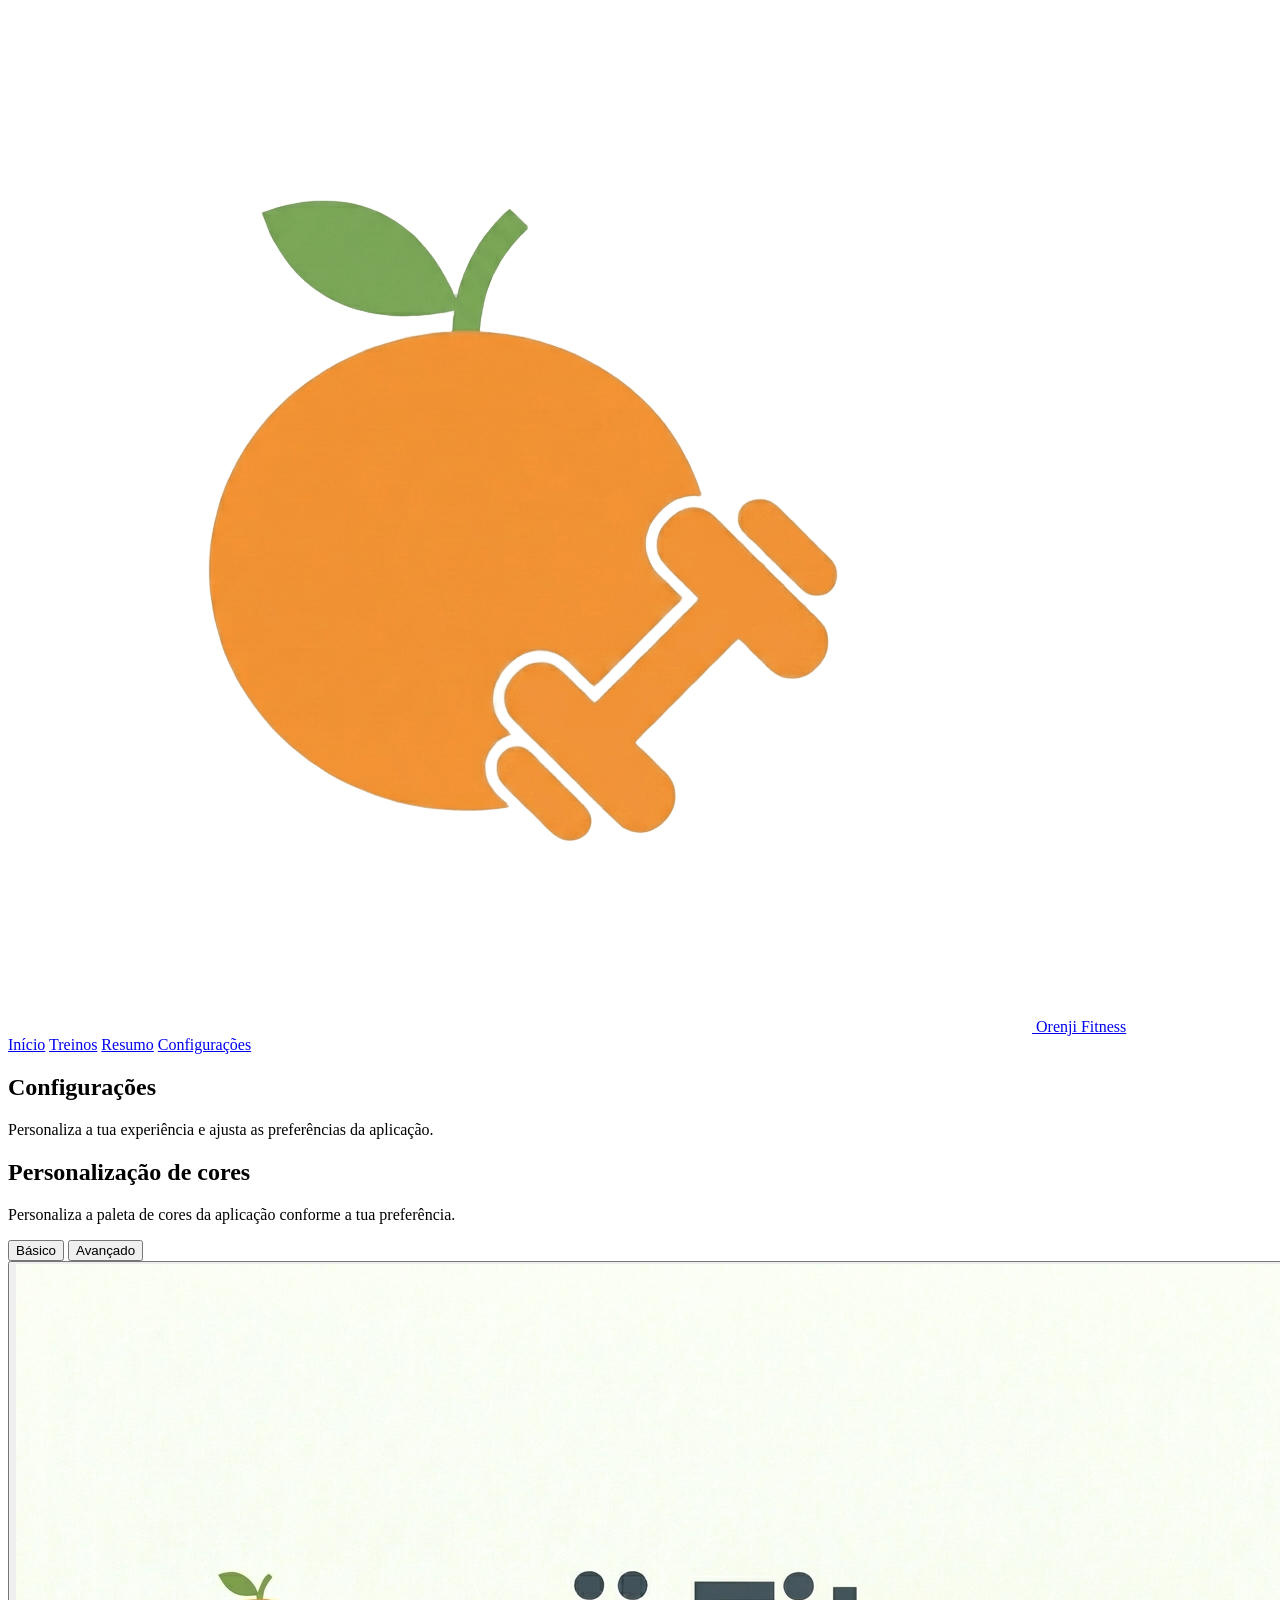
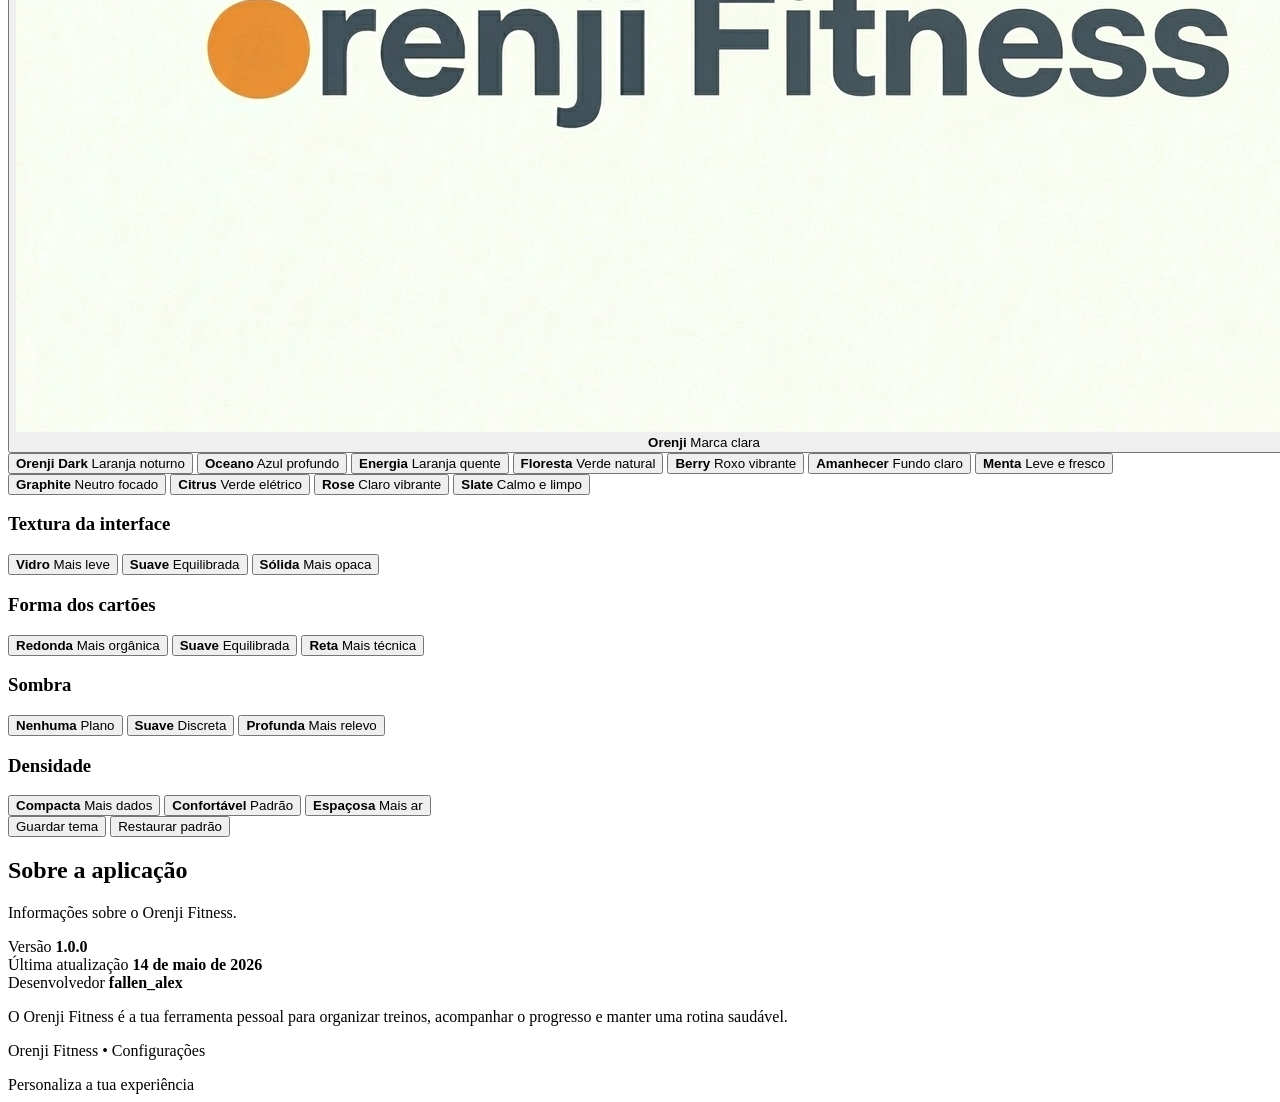
==== commit 2a25de63: "Remove workout blocks from treinos page" ====
--- a/configuracoes.html
+++ b/configuracoes.html
@@ -5,8 +5,13 @@
     <meta name="viewport" content="width=device-width, initial-scale=1.0">
     <title>Orenji Fitness • Configurações</title>
     <link rel="icon" href="assets/logo.png" type="image/png">
-    <link rel="stylesheet" href="css/style.css">
-    <link rel="stylesheet" href="css/settings.css">
+    <link rel="stylesheet" href="../Orenji%20core/css/variables.css">
+    <link rel="stylesheet" href="../Orenji%20core/css/core.css">
+    <link rel="stylesheet" href="../Orenji%20core/css/layout.css">
+    <link rel="stylesheet" href="../Orenji%20core/css/components.css">
+    <link rel="stylesheet" href="../Orenji%20core/css/themes.css">
+    <link rel="stylesheet" href="../Orenji%20core/css/animations.css">
+    <link rel="stylesheet" href="css/app.css">
 </head>
 <body>
     <header class="main-header">
@@ -44,6 +49,18 @@
 
                 <div class="settings-panel active" id="basic-panel">
                     <div class="preset-grid">
+                        <button type="button" class="theme-preset featured-preset" data-theme="orenji">
+                            <span class="preset-swatch image-swatch">
+                                <img src="assets/theme-orenji.jpeg" alt="">
+                            </span>
+                            <strong>Orenji</strong>
+                            <span>Marca clara</span>
+                        </button>
+                        <button type="button" class="theme-preset" data-theme="orenjiDark">
+                            <span class="preset-swatch orenji-dark-swatch"></span>
+                            <strong>Orenji Dark</strong>
+                            <span>Laranja noturno</span>
+                        </button>
                         <button type="button" class="theme-preset" data-theme="ocean">
                             <span class="preset-swatch ocean-swatch"></span>
                             <strong>Oceano</strong>
@@ -74,23 +91,97 @@
                             <strong>Menta</strong>
                             <span>Leve e fresco</span>
                         </button>
-                    </div>
-                </div>
-
-                <div class="texture-group">
+                        <button type="button" class="theme-preset" data-theme="graphite">
+                            <span class="preset-swatch graphite-swatch"></span>
+                            <strong>Graphite</strong>
+                            <span>Neutro focado</span>
+                        </button>
+                        <button type="button" class="theme-preset" data-theme="citrus">
+                            <span class="preset-swatch citrus-swatch"></span>
+                            <strong>Citrus</strong>
+                            <span>Verde elétrico</span>
+                        </button>
+                        <button type="button" class="theme-preset" data-theme="rose">
+                            <span class="preset-swatch rose-swatch"></span>
+                            <strong>Rose</strong>
+                            <span>Claro vibrante</span>
+                        </button>
+                        <button type="button" class="theme-preset" data-theme="slate">
+                            <span class="preset-swatch slate-swatch"></span>
+                            <strong>Slate</strong>
+                            <span>Calmo e limpo</span>
+                        </button>
+                    </div>
+                </div>
+
+                <div class="appearance-group">
                     <h3>Textura da interface</h3>
-                    <div class="texture-options" aria-label="Textura da interface">
-                        <button type="button" class="texture-button active" data-texture="glass">
+                    <div class="appearance-options" aria-label="Textura da interface">
+                        <button type="button" class="appearance-button active" data-option="texture" data-value="glass">
                             <strong>Vidro</strong>
                             <span>Mais leve</span>
                         </button>
-                        <button type="button" class="texture-button" data-texture="soft">
+                        <button type="button" class="appearance-button" data-option="texture" data-value="soft">
                             <strong>Suave</strong>
                             <span>Equilibrada</span>
                         </button>
-                        <button type="button" class="texture-button" data-texture="solid">
+                        <button type="button" class="appearance-button" data-option="texture" data-value="solid">
                             <strong>Sólida</strong>
                             <span>Mais opaca</span>
+                        </button>
+                    </div>
+                </div>
+
+                <div class="appearance-group">
+                    <h3>Forma dos cartões</h3>
+                    <div class="appearance-options" aria-label="Forma dos cartões">
+                        <button type="button" class="appearance-button active" data-option="shape" data-value="rounded">
+                            <strong>Redonda</strong>
+                            <span>Mais orgânica</span>
+                        </button>
+                        <button type="button" class="appearance-button" data-option="shape" data-value="soft">
+                            <strong>Suave</strong>
+                            <span>Equilibrada</span>
+                        </button>
+                        <button type="button" class="appearance-button" data-option="shape" data-value="square">
+                            <strong>Reta</strong>
+                            <span>Mais técnica</span>
+                        </button>
+                    </div>
+                </div>
+
+                <div class="appearance-group">
+                    <h3>Sombra</h3>
+                    <div class="appearance-options" aria-label="Sombra">
+                        <button type="button" class="appearance-button" data-option="shadow" data-value="none">
+                            <strong>Nenhuma</strong>
+                            <span>Plano</span>
+                        </button>
+                        <button type="button" class="appearance-button active" data-option="shadow" data-value="soft">
+                            <strong>Suave</strong>
+                            <span>Discreta</span>
+                        </button>
+                        <button type="button" class="appearance-button" data-option="shadow" data-value="deep">
+                            <strong>Profunda</strong>
+                            <span>Mais relevo</span>
+                        </button>
+                    </div>
+                </div>
+
+                <div class="appearance-group">
+                    <h3>Densidade</h3>
+                    <div class="appearance-options" aria-label="Densidade">
+                        <button type="button" class="appearance-button" data-option="density" data-value="compact">
+                            <strong>Compacta</strong>
+                            <span>Mais dados</span>
+                        </button>
+                        <button type="button" class="appearance-button active" data-option="density" data-value="comfortable">
+                            <strong>Confortável</strong>
+                            <span>Padrão</span>
+                        </button>
+                        <button type="button" class="appearance-button" data-option="density" data-value="spacious">
+                            <strong>Espaçosa</strong>
+                            <span>Mais ar</span>
                         </button>
                     </div>
                 </div>
@@ -218,7 +309,7 @@
         </div>
     </footer>
 
-    <script src="js/theme.js"></script>
+    <script src="../Orenji%20core/js/theme.js"></script>
     <script src="js/settings.js"></script>
 </body>
 </html>
--- a/css/app.css
+++ b/css/app.css
@@ -0,0 +1,265 @@
+/* Orenji Fitness app-specific styles. Shared visual language lives in Orenji core. */
+.welcome-card {
+    display: grid;
+    gap: var(--grid-gap);
+    padding: var(--card-padding);
+    background: var(--panel-bg);
+    border: 1px solid var(--border);
+    border-radius: var(--radius);
+    margin-bottom: 2rem;
+}
+
+.welcome-copy h1 {
+    margin-top: 0.25rem;
+    font-size: clamp(2rem, 3vw, 3rem);
+}
+
+.welcome-salutation {
+    font-weight: 700;
+    color: var(--accent);
+    font-size: 1.4rem;
+}
+
+.motivational-text {
+    max-width: 40rem;
+    color: var(--text-muted);
+    margin-top: 0.75rem;
+}
+
+.schedule-section,
+.chart-section {
+    margin-bottom: 2rem;
+}
+
+.roller {
+    display: grid;
+    grid-auto-flow: column;
+    grid-auto-columns: minmax(180px, 1fr);
+    gap: var(--grid-gap);
+    overflow-x: auto;
+    padding-bottom: 0.5rem;
+}
+
+.roller::-webkit-scrollbar {
+    height: 10px;
+}
+
+.roller::-webkit-scrollbar-thumb {
+    background: var(--secondary-bg);
+    border-radius: 999px;
+}
+
+.day-card {
+    position: relative;
+    min-width: 180px;
+    min-height: 160px;
+    margin-top: 2.9rem;
+    padding: 4rem var(--card-padding) var(--card-padding);
+    border-radius: var(--radius);
+    background: var(--panel-alt-bg);
+    border: 1px solid var(--border);
+    box-shadow: var(--card-shadow);
+}
+
+.day-card strong {
+    display: block;
+    font-size: 1.1rem;
+    margin: 0.75rem 0 0.5rem;
+}
+
+.day-card-visual {
+    display: inline-flex;
+    align-items: center;
+    justify-content: center;
+    position: absolute;
+    top: -2.75rem;
+    left: 50%;
+    transform: translateX(-50%);
+    width: 5.5rem;
+    height: 5.5rem;
+    border-radius: 999px;
+    background: var(--panel-alt-bg);
+    border: 1px solid var(--border);
+    color: var(--primary);
+    font-weight: 700;
+    font-size: 1.05rem;
+    box-shadow: 0 14px 30px rgba(0,0,0,0.16);
+}
+
+.day-card-visual::before {
+    content: "";
+    position: absolute;
+    inset: 0.75rem;
+    border-radius: 999px;
+    background: rgba(var(--primary-rgb), 0.12);
+}
+
+.training-svg {
+    position: relative;
+    z-index: 1;
+    width: 3.15rem;
+    height: 3.15rem;
+    fill: none;
+    stroke: currentColor;
+    stroke-width: 2.45;
+    stroke-linecap: round;
+    stroke-linejoin: round;
+}
+
+.bar-group {
+    display: grid;
+    gap: var(--grid-gap);
+    margin-bottom: 1.5rem;
+}
+
+.chart-card {
+    background: var(--panel-bg);
+    border: 1px solid var(--border);
+    border-radius: var(--radius);
+    padding: var(--card-padding);
+    box-shadow: var(--card-shadow);
+}
+
+.meter-title {
+    display: block;
+    color: var(--text-muted);
+    margin-bottom: 0.4rem;
+    font-size: 0.95rem;
+}
+
+.conditioning-week {
+    display: grid;
+    gap: 1rem;
+}
+
+.conditioning-header {
+    display: flex;
+    align-items: end;
+    justify-content: space-between;
+    gap: 1rem;
+}
+
+.conditioning-header strong {
+    color: var(--primary);
+    font-size: 1.75rem;
+}
+
+.conditioning-grid {
+    position: relative;
+    display: grid;
+    grid-template-columns: repeat(7, minmax(3rem, 1fr));
+    gap: 0.75rem;
+}
+
+.conditioning-day {
+    position: relative;
+    display: grid;
+    gap: 0.45rem;
+    justify-items: center;
+}
+
+.conditioning-day-label {
+    color: var(--text-muted);
+    font-size: 0.85rem;
+    font-weight: 700;
+}
+
+.conditioning-cell {
+    display: inline-flex;
+    align-items: center;
+    justify-content: center;
+    aspect-ratio: 1;
+    width: min(4.25rem, 100%);
+    min-width: 3rem;
+    border-radius: calc(var(--radius) * 0.75);
+    border: 1px solid var(--border);
+    background: var(--panel-alt-bg);
+    color: var(--text-muted);
+    font-size: clamp(1.25rem, 2.6vw, 1.8rem);
+    font-weight: 800;
+    line-height: 1;
+    box-shadow: var(--card-shadow);
+}
+
+.conditioning-cell.completed {
+    background: rgba(34, 197, 94, 0.18);
+    border-color: rgba(34, 197, 94, 0.46);
+    color: #22c55e;
+}
+
+.conditioning-cell.missed {
+    background: rgba(var(--danger-rgb), 0.14);
+    border-color: rgba(var(--danger-rgb), 0.36);
+    color: var(--danger);
+}
+
+.workout-grid {
+    display: grid;
+    gap: var(--grid-gap);
+    grid-template-columns: minmax(0, 2fr) minmax(280px, 1fr);
+}
+
+.workout-list {
+    display: grid;
+    gap: var(--grid-gap);
+    margin-top: 1rem;
+}
+
+.workout-form-card,
+.workout-panel {
+    background: var(--panel-bg);
+    border: 1px solid var(--border);
+    border-radius: var(--radius);
+    padding: var(--card-padding);
+    box-shadow: var(--card-shadow);
+}
+
+.workout-panel h2 {
+    margin: 0 0 0.75rem;
+}
+
+.workout-item {
+    display: grid;
+    grid-template-columns: 1fr auto;
+    gap: var(--grid-gap);
+    padding: var(--card-padding);
+    border-radius: var(--radius);
+    background: var(--panel-bg);
+    border: 1px solid var(--border);
+}
+
+.workout-item strong {
+    display: block;
+    margin-bottom: 0.5rem;
+}
+
+.workout-meta {
+    display: grid;
+    gap: 0.25rem;
+    color: var(--text-muted);
+    font-size: 0.95rem;
+}
+
+.workout-actions {
+    display: flex;
+    flex-direction: column;
+    gap: 0.5rem;
+    justify-content: center;
+}
+
+.workout-form-card form {
+    display: grid;
+    gap: var(--grid-gap);
+}
+
+@media (max-width: 900px) {
+    .workout-grid {
+        grid-template-columns: 1fr;
+    }
+}
+
+@media (max-width: 700px) {
+    .conditioning-grid {
+        grid-template-columns: repeat(4, minmax(2.5rem, 1fr));
+    }
+}
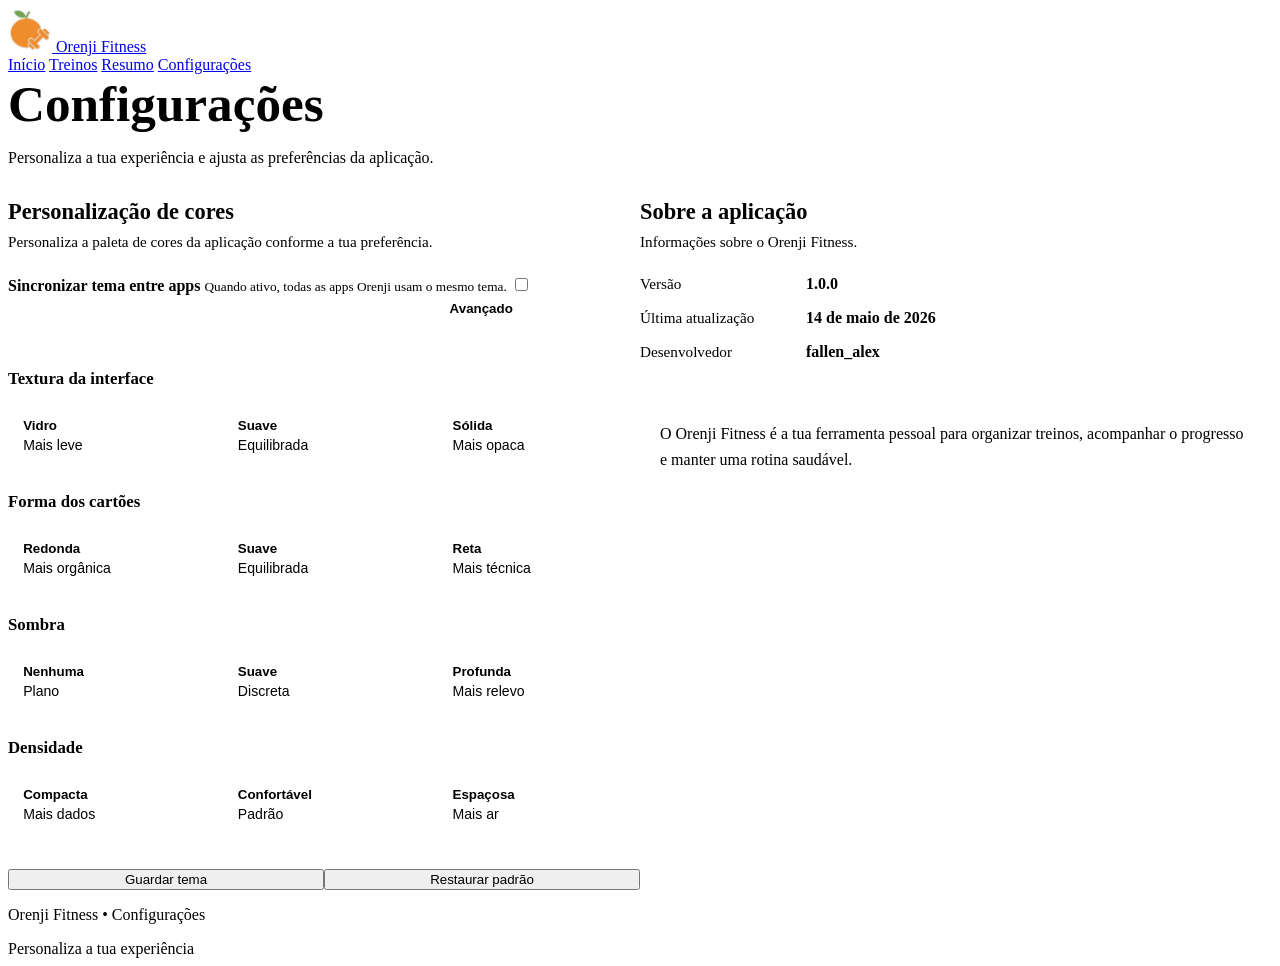
==== commit 5cc5d3d2: "Add timed sets and workout history to summary" ====
--- a/configuracoes.html
+++ b/configuracoes.html
@@ -4,7 +4,7 @@
     <meta charset="UTF-8">
     <meta name="viewport" content="width=device-width, initial-scale=1.0">
     <title>Orenji Fitness • Configurações</title>
-    <link rel="icon" href="assets/logo.png" type="image/png">
+    <link rel="icon" href="assets/logo_outline.png" type="image/png">
     <link rel="stylesheet" href="../Orenji%20core/css/variables.css">
     <link rel="stylesheet" href="../Orenji%20core/css/core.css">
     <link rel="stylesheet" href="../Orenji%20core/css/layout.css">
@@ -12,12 +12,13 @@
     <link rel="stylesheet" href="../Orenji%20core/css/themes.css">
     <link rel="stylesheet" href="../Orenji%20core/css/animations.css">
     <link rel="stylesheet" href="css/app.css">
+    <link rel="stylesheet" href="css/settings.css">
 </head>
 <body>
     <header class="main-header">
         <div class="container header-row">
             <a class="brand" href="index.html">
-                <img class="brand-logo" src="assets/logo.png" alt="">
+                <img class="brand-logo" src="assets/logo_outline.png" alt="">
                 <span>Orenji Fitness</span>
             </a>
             <nav>
@@ -42,76 +43,21 @@
                     <p>Personaliza a paleta de cores da aplicação conforme a tua preferência.</p>
                 </div>
 
+                <label class="theme-sync-control">
+                    <span>
+                        <strong>Sincronizar tema entre apps</strong>
+                        <small>Quando ativo, todas as apps Orenji usam o mesmo tema.</small>
+                    </span>
+                    <input type="checkbox" id="theme-sync">
+                </label>
+
                 <div class="settings-mode-toggle" aria-label="Modo de personalização">
                     <button type="button" class="mode-button active" data-mode="basic">Básico</button>
                     <button type="button" class="mode-button" data-mode="advanced">Avançado</button>
                 </div>
 
                 <div class="settings-panel active" id="basic-panel">
-                    <div class="preset-grid">
-                        <button type="button" class="theme-preset featured-preset" data-theme="orenji">
-                            <span class="preset-swatch image-swatch">
-                                <img src="assets/theme-orenji.jpeg" alt="">
-                            </span>
-                            <strong>Orenji</strong>
-                            <span>Marca clara</span>
-                        </button>
-                        <button type="button" class="theme-preset" data-theme="orenjiDark">
-                            <span class="preset-swatch orenji-dark-swatch"></span>
-                            <strong>Orenji Dark</strong>
-                            <span>Laranja noturno</span>
-                        </button>
-                        <button type="button" class="theme-preset" data-theme="ocean">
-                            <span class="preset-swatch ocean-swatch"></span>
-                            <strong>Oceano</strong>
-                            <span>Azul profundo</span>
-                        </button>
-                        <button type="button" class="theme-preset" data-theme="energy">
-                            <span class="preset-swatch energy-swatch"></span>
-                            <strong>Energia</strong>
-                            <span>Laranja quente</span>
-                        </button>
-                        <button type="button" class="theme-preset" data-theme="forest">
-                            <span class="preset-swatch forest-swatch"></span>
-                            <strong>Floresta</strong>
-                            <span>Verde natural</span>
-                        </button>
-                        <button type="button" class="theme-preset" data-theme="berry">
-                            <span class="preset-swatch berry-swatch"></span>
-                            <strong>Berry</strong>
-                            <span>Roxo vibrante</span>
-                        </button>
-                        <button type="button" class="theme-preset" data-theme="sunrise">
-                            <span class="preset-swatch sunrise-swatch"></span>
-                            <strong>Amanhecer</strong>
-                            <span>Fundo claro</span>
-                        </button>
-                        <button type="button" class="theme-preset" data-theme="mint">
-                            <span class="preset-swatch mint-swatch"></span>
-                            <strong>Menta</strong>
-                            <span>Leve e fresco</span>
-                        </button>
-                        <button type="button" class="theme-preset" data-theme="graphite">
-                            <span class="preset-swatch graphite-swatch"></span>
-                            <strong>Graphite</strong>
-                            <span>Neutro focado</span>
-                        </button>
-                        <button type="button" class="theme-preset" data-theme="citrus">
-                            <span class="preset-swatch citrus-swatch"></span>
-                            <strong>Citrus</strong>
-                            <span>Verde elétrico</span>
-                        </button>
-                        <button type="button" class="theme-preset" data-theme="rose">
-                            <span class="preset-swatch rose-swatch"></span>
-                            <strong>Rose</strong>
-                            <span>Claro vibrante</span>
-                        </button>
-                        <button type="button" class="theme-preset" data-theme="slate">
-                            <span class="preset-swatch slate-swatch"></span>
-                            <strong>Slate</strong>
-                            <span>Calmo e limpo</span>
-                        </button>
-                    </div>
+                    <div class="color-option-grid" aria-label="Temas"></div>
                 </div>
 
                 <div class="appearance-group">
--- a/css/app.css
+++ b/css/app.css
@@ -1,4 +1,17 @@
 /* Orenji Fitness app-specific styles. Shared visual language lives in Orenji core. */
+.brand {
+    gap: 0.95rem;
+}
+
+.brand-logo {
+    width: 2.75rem;
+    height: 2.75rem;
+    padding: 0;
+    border-radius: 0;
+    object-fit: contain;
+    box-shadow: none;
+}
+
 .welcome-card {
     display: grid;
     gap: var(--grid-gap);
@@ -106,6 +119,529 @@
     stroke-linejoin: round;
 }
 
+.training-selector-section {
+    margin-bottom: 2rem;
+    opacity: 1;
+    transform: translateY(0);
+    transition: opacity 220ms ease, transform 220ms ease;
+}
+
+.training-selector-section.is-hidden {
+    display: none;
+    opacity: 0;
+    transform: translateY(-0.75rem);
+}
+
+.page-header.is-hidden {
+    display: none;
+}
+
+.training-selector-list {
+    display: grid;
+    gap: var(--grid-gap);
+    max-width: 760px;
+}
+
+.training-selector-card {
+    position: relative;
+    display: grid;
+    grid-template-columns: auto minmax(0, 1fr) auto;
+    align-items: center;
+    gap: 1.25rem;
+    width: 100%;
+    min-height: 7.25rem;
+    padding: 1.15rem var(--card-padding);
+    border-radius: var(--radius);
+    background: var(--panel-alt-bg);
+    border: 1px solid var(--border);
+    box-shadow: var(--card-shadow);
+    color: var(--text);
+    font: inherit;
+    text-align: left;
+    cursor: pointer;
+    transition: transform 180ms ease, border-color 180ms ease, background 180ms ease, min-height 180ms ease;
+}
+
+.training-selector-card:hover,
+.training-selector-card:focus-visible,
+.training-selector-card.is-selected {
+    transform: translateY(-2px);
+    border-color: rgba(var(--primary-rgb), 0.52);
+    background: rgba(var(--primary-rgb), 0.08);
+}
+
+.training-selector-card:focus-visible {
+    outline: 2px solid rgba(var(--primary-rgb), 0.58);
+    outline-offset: 3px;
+}
+
+.training-selector-card.is-selected {
+    min-height: 8.6rem;
+}
+
+.training-selector-card.has-today-badge {
+    padding-right: clamp(1.15rem, 26vw, 11rem);
+}
+
+.training-today-badge {
+    position: absolute;
+    top: 1rem;
+    right: 1rem;
+    z-index: 2;
+    padding: 0.35rem 0.65rem;
+    border-radius: 999px;
+    background: var(--primary);
+    color: var(--primary-contrast);
+    font-size: 0.78rem;
+    font-weight: 800;
+    line-height: 1;
+    white-space: nowrap;
+    box-shadow: 0 10px 22px rgba(0,0,0,0.18);
+}
+
+.training-selector-card strong {
+    display: block;
+    font-size: 1.1rem;
+    margin-bottom: 0.45rem;
+}
+
+.training-selector-card p {
+    margin: 0;
+    color: var(--text-muted);
+}
+
+.training-selector-details {
+    grid-column: 2 / -1;
+    display: grid;
+    justify-items: start;
+    min-width: 0;
+    max-height: 0;
+    overflow: hidden;
+    opacity: 0;
+    transform: translateY(-0.35rem);
+    pointer-events: none;
+    transition: max-height 180ms ease, opacity 180ms ease, transform 180ms ease;
+}
+
+.training-selector-card.is-selected .training-selector-details {
+    max-height: 3.5rem;
+    opacity: 1;
+    transform: translateY(0);
+    pointer-events: auto;
+}
+
+.training-start-button {
+    min-width: 6.5rem;
+    justify-content: center;
+}
+
+.training-selector-visual {
+    position: relative;
+    top: auto;
+    left: auto;
+    transform: none;
+    flex: 0 0 auto;
+}
+
+.training-workout-view {
+    display: none;
+    gap: var(--grid-gap);
+    margin-bottom: 2rem;
+    opacity: 0;
+    transform: translateY(0.75rem) scale(0.98);
+    transition: opacity 220ms ease, transform 220ms ease;
+}
+
+.training-workout-view.is-active {
+    display: grid;
+    opacity: 1;
+    transform: translateY(0) scale(1);
+}
+
+.training-workout-header {
+    display: grid;
+    grid-template-columns: auto minmax(0, 1fr) auto;
+    align-items: start;
+    gap: var(--grid-gap);
+    padding: var(--card-padding);
+    border-radius: var(--radius);
+    background: var(--panel-bg);
+    border: 1px solid var(--border);
+    box-shadow: var(--card-shadow);
+}
+
+.training-workout-visual {
+    position: relative;
+    top: auto;
+    left: auto;
+    transform: none;
+}
+
+.training-workout-copy h2 {
+    margin: 0.25rem 0 0.5rem;
+    font-size: clamp(1.75rem, 3vw, 2.35rem);
+}
+
+.training-workout-copy p {
+    max-width: 38rem;
+    margin: 0;
+    color: var(--text-muted);
+}
+
+.training-back-button {
+    flex: 0 0 auto;
+}
+
+.training-workout-actions {
+    display: flex;
+    flex-wrap: wrap;
+    justify-content: end;
+    gap: 0.75rem;
+}
+
+.training-finish-button,
+.training-complete-actions .button {
+    justify-content: center;
+}
+
+.exercise-counter-grid {
+    display: grid;
+    gap: var(--grid-gap);
+}
+
+.exercise-counter-card {
+    display: grid;
+    grid-template-columns: minmax(180px, 240px) minmax(0, 1fr) auto;
+    align-items: center;
+    gap: var(--grid-gap);
+    padding: var(--card-padding);
+    border-radius: var(--radius);
+    background: var(--panel-alt-bg);
+    border: 1px solid var(--border);
+    box-shadow: var(--card-shadow);
+}
+
+.exercise-media-box {
+    position: relative;
+    width: 100%;
+    aspect-ratio: 16 / 10;
+    overflow: hidden;
+    border-radius: calc(var(--radius) * 0.75);
+    background: var(--panel-bg);
+    border: 1px solid var(--border);
+}
+
+.exercise-media-box video,
+.exercise-media-box iframe {
+    width: 100%;
+    height: 100%;
+    border: 0;
+    display: block;
+}
+
+.exercise-media-preview {
+    position: relative;
+    display: block;
+    width: 100%;
+    height: 100%;
+    padding: 0;
+    border: 0;
+    background: transparent;
+    color: var(--text);
+    cursor: pointer;
+    overflow: hidden;
+}
+
+.exercise-media-preview img {
+    width: 100%;
+    height: 100%;
+    object-fit: cover;
+    display: block;
+}
+
+.exercise-media-preview::after {
+    content: "";
+    position: absolute;
+    inset: 0;
+    background: linear-gradient(180deg, rgba(0,0,0,0.04), rgba(0,0,0,0.38));
+}
+
+.exercise-media-play {
+    position: absolute;
+    left: 50%;
+    bottom: 0.85rem;
+    z-index: 1;
+    transform: translateX(-50%);
+    padding: 0.45rem 0.85rem;
+    border-radius: 999px;
+    background: rgba(var(--primary-rgb), 0.92);
+    color: var(--primary-contrast);
+    font-weight: 800;
+    line-height: 1;
+}
+
+.exercise-media-link {
+    display: grid;
+    place-items: center;
+    width: 100%;
+    height: 100%;
+    padding: 1rem;
+    color: var(--primary);
+    font-weight: 900;
+    text-align: center;
+    text-decoration: none;
+}
+
+.exercise-counter-info {
+    display: grid;
+    gap: 0.45rem;
+}
+
+.exercise-counter-info strong {
+    font-size: 1.1rem;
+}
+
+.exercise-target {
+    color: var(--primary);
+    font-size: 0.95rem;
+    font-weight: 800;
+}
+
+.exercise-counter-info p {
+    margin: 0;
+    color: var(--text-muted);
+}
+
+.exercise-notes {
+    padding: 0.75rem;
+    border-radius: calc(var(--radius) * 0.65);
+    background: var(--panel-bg);
+    border: 1px solid var(--border);
+}
+
+.exercise-series-summary {
+    display: grid;
+    justify-items: end;
+    gap: 0.75rem;
+}
+
+.exercise-help-button {
+    display: inline-flex;
+    align-items: center;
+    justify-content: center;
+    justify-self: end;
+    width: 2.5rem;
+    aspect-ratio: 1;
+    border: 1px solid var(--border);
+    border-radius: 999px;
+    background: var(--panel-bg);
+    color: var(--primary);
+    cursor: pointer;
+    font: inherit;
+    font-weight: 900;
+    transition: border-color 160ms ease, background 160ms ease, transform 160ms ease;
+}
+
+.exercise-help-button:hover,
+.exercise-help-button:focus-visible {
+    border-color: rgba(var(--primary-rgb), 0.52);
+    background: rgba(var(--primary-rgb), 0.12);
+    transform: translateY(-1px);
+}
+
+.exercise-instruction-gallery {
+    display: grid;
+    grid-template-columns: repeat(3, minmax(0, 1fr));
+    gap: 0.75rem;
+}
+
+.exercise-instruction-gallery img {
+    width: 100%;
+    aspect-ratio: 16 / 10;
+    object-fit: cover;
+    border-radius: calc(var(--radius) * 0.65);
+    border: 1px solid var(--border);
+    background: var(--panel-bg);
+}
+
+.exercise-explanation-header {
+    grid-template-columns: minmax(0, 1fr) auto;
+}
+
+.exercise-explanation-page {
+    display: grid;
+    grid-template-columns: minmax(260px, 0.9fr) minmax(0, 1.1fr);
+    gap: var(--grid-gap);
+    padding: var(--card-padding);
+    border-radius: var(--radius);
+    background: var(--panel-bg);
+    border: 1px solid var(--border);
+    box-shadow: var(--card-shadow);
+}
+
+.exercise-explanation-page .exercise-media-box {
+    aspect-ratio: 16 / 9;
+}
+
+.exercise-notes-panel {
+    display: grid;
+    align-content: start;
+    gap: 0.5rem;
+    padding: var(--card-padding);
+    border-radius: calc(var(--radius) * 0.75);
+    background: var(--panel-alt-bg);
+    border: 1px solid var(--border);
+}
+
+.exercise-notes-panel strong {
+    color: var(--primary);
+}
+
+.exercise-notes-panel p {
+    margin: 0;
+    color: var(--text-muted);
+}
+
+.exercise-explanation-page ol {
+    display: grid;
+    gap: 0.75rem;
+    margin: 0;
+    padding: var(--card-padding) var(--card-padding) var(--card-padding) 2.25rem;
+    border-radius: calc(var(--radius) * 0.75);
+    background: var(--panel-alt-bg);
+    border: 1px solid var(--border);
+    color: var(--text-muted);
+}
+
+.exercise-explanation-page .exercise-instruction-gallery {
+    grid-column: 1 / -1;
+}
+
+.exercise-series-count {
+    color: var(--primary);
+    font-size: 1rem;
+    font-weight: 900;
+    white-space: nowrap;
+}
+
+.add-set-button {
+    min-width: 8.5rem;
+}
+
+.exercise-set-extension {
+    grid-column: 1 / -1;
+    display: grid;
+    gap: 0.75rem;
+    max-height: 0;
+    overflow: hidden;
+    opacity: 0;
+    transform: translateY(-0.35rem);
+    transition: max-height 200ms ease, opacity 200ms ease, transform 200ms ease;
+}
+
+.exercise-set-extension.is-open {
+    max-height: 34rem;
+    opacity: 1;
+    transform: translateY(0);
+}
+
+.exercise-set-row {
+    display: grid;
+    grid-template-columns: minmax(5rem, 1fr) minmax(10rem, 18rem) auto;
+    align-items: center;
+    gap: 0.75rem;
+    padding: 0.85rem;
+    border-radius: calc(var(--radius) * 0.75);
+    background: var(--panel-bg);
+    border: 1px solid var(--border);
+}
+
+.exercise-set-row span {
+    color: var(--text-muted);
+    font-weight: 800;
+}
+
+.exercise-set-fields {
+    display: grid;
+    grid-template-columns: minmax(0, 1fr) minmax(0, 1fr);
+    gap: 0.5rem;
+}
+
+.exercise-set-fields.is-time-based {
+    grid-template-columns: minmax(0, 1fr);
+}
+
+.exercise-set-row input {
+    width: 100%;
+    min-height: 2.75rem;
+    padding: 0 0.85rem;
+    border: 1px solid var(--border);
+    border-radius: calc(var(--radius) * 0.65);
+    background: var(--panel-bg);
+    color: var(--text);
+    font: inherit;
+    font-weight: 800;
+}
+
+.exercise-set-row input:focus {
+    outline: none;
+    border-color: rgba(var(--primary-rgb), 0.52);
+    box-shadow: 0 0 0 3px rgba(var(--primary-rgb), 0.12);
+}
+
+.training-complete-card {
+    display: grid;
+    justify-items: center;
+    gap: 1rem;
+    padding: clamp(2rem, 5vw, 4rem);
+    border-radius: var(--radius);
+    background: var(--panel-bg);
+    border: 1px solid rgba(var(--primary-rgb), 0.38);
+    box-shadow: var(--card-shadow);
+    text-align: center;
+}
+
+.training-complete-visual {
+    position: relative;
+    display: inline-flex;
+    align-items: center;
+    justify-content: center;
+    width: 5.5rem;
+    aspect-ratio: 1;
+    border-radius: 999px;
+    background: rgba(var(--primary-rgb), 0.14);
+    border: 1px solid rgba(var(--primary-rgb), 0.38);
+    color: var(--primary);
+    box-shadow: 0 14px 30px rgba(0,0,0,0.12);
+}
+
+.training-complete-visual::before {
+    content: "";
+    position: absolute;
+    inset: 0.75rem;
+    border-radius: 999px;
+    background: rgba(var(--primary-rgb), 0.12);
+}
+
+.training-complete-card h2 {
+    margin: 0.25rem 0 0;
+    font-size: clamp(2rem, 4vw, 3rem);
+}
+
+.training-complete-card p {
+    max-width: 38rem;
+    margin: 0;
+    color: var(--text-muted);
+}
+
+.training-complete-actions {
+    display: flex;
+    flex-wrap: wrap;
+    justify-content: center;
+    gap: 0.85rem;
+    margin-top: 0.5rem;
+}
+
 .bar-group {
     display: grid;
     gap: var(--grid-gap);
@@ -193,6 +729,102 @@
     color: var(--danger);
 }
 
+.summary-insights {
+    display: grid;
+    grid-template-columns: minmax(0, 1.2fr) minmax(280px, 0.8fr);
+    gap: var(--grid-gap);
+    margin: 2rem 0;
+}
+
+.summary-panel {
+    display: grid;
+    gap: 1rem;
+    padding: var(--card-padding);
+    border-radius: var(--radius);
+    background: var(--panel-bg);
+    border: 1px solid var(--border);
+    box-shadow: var(--card-shadow);
+}
+
+.summary-panel h2 {
+    margin: 0.25rem 0 0.5rem;
+    font-size: clamp(1.35rem, 2vw, 1.8rem);
+}
+
+.summary-panel p {
+    margin: 0;
+    color: var(--text-muted);
+}
+
+.muscle-panel {
+    grid-template-columns: minmax(0, 1fr) minmax(180px, 240px);
+    align-items: center;
+}
+
+.anatomy-map {
+    display: grid;
+    place-items: center;
+    min-height: 18rem;
+    border-radius: calc(var(--radius) * 0.75);
+    background: var(--panel-alt-bg);
+    border: 1px solid var(--border);
+}
+
+.anatomy-map svg {
+    width: min(100%, 13.75rem);
+    height: auto;
+}
+
+.muscle-shape {
+    fill: rgba(var(--primary-rgb), 0.12);
+    stroke: rgba(var(--primary-rgb), 0.35);
+    stroke-width: 4;
+    stroke-linecap: round;
+    stroke-linejoin: round;
+    transition: fill 180ms ease, stroke 180ms ease, opacity 180ms ease;
+}
+
+.anatomy-map[data-active-muscle="pernas"] .muscle-pernas,
+.anatomy-map[data-active-muscle="peito"] .muscle-peito,
+.anatomy-map[data-active-muscle="costas"] .muscle-costas,
+.anatomy-map[data-active-muscle="core"] .muscle-core,
+.anatomy-map[data-active-muscle="ombros"] .muscle-ombros,
+.anatomy-map[data-active-muscle="cardio"] .muscle-cardio,
+.anatomy-map[data-active-muscle="mobilidade"] .muscle-mobilidade {
+    fill: rgba(var(--accent-rgb), 0.38);
+    stroke: var(--accent);
+    opacity: 1;
+}
+
+.anatomy-map[data-active-muscle="mobilidade"] .muscle-mobilidade {
+    fill: none;
+}
+
+.capacity-panel {
+    align-content: start;
+}
+
+.capacity-highlight {
+    display: grid;
+    gap: 0.35rem;
+    padding: 1rem;
+    border-radius: calc(var(--radius) * 0.75);
+    background: var(--panel-alt-bg);
+    border: 1px solid rgba(var(--primary-rgb), 0.24);
+}
+
+.capacity-highlight strong {
+    color: var(--primary);
+    font-size: clamp(1.8rem, 4vw, 2.5rem);
+    font-weight: 900;
+    line-height: 1;
+}
+
+.capacity-highlight span {
+    color: var(--text-muted);
+    font-size: 0.95rem;
+}
+
 .workout-grid {
     display: grid;
     gap: var(--grid-gap);
@@ -253,12 +885,103 @@
 }
 
 @media (max-width: 900px) {
+    .summary-insights,
+    .muscle-panel {
+        grid-template-columns: 1fr;
+    }
+
     .workout-grid {
         grid-template-columns: 1fr;
     }
 }
 
 @media (max-width: 700px) {
+    .training-selector-card {
+        grid-template-columns: 1fr;
+        justify-items: center;
+        text-align: center;
+    }
+
+    .training-selector-card.has-today-badge {
+        padding: 3.35rem var(--card-padding) 1.15rem;
+    }
+
+    .training-today-badge {
+        left: 50%;
+        right: auto;
+        transform: translateX(-50%);
+    }
+
+    .training-selector-details {
+        grid-column: auto;
+        justify-items: center;
+        min-width: 0;
+        transform: translateY(0.5rem);
+    }
+
+    .training-workout-header,
+    .exercise-counter-card {
+        grid-template-columns: 1fr;
+    }
+
+    .training-workout-header {
+        display: grid;
+    }
+
+    .training-back-button {
+        width: 100%;
+        justify-content: center;
+    }
+
+    .training-workout-actions {
+        display: grid;
+        justify-content: stretch;
+    }
+
+    .training-complete-actions {
+        display: grid;
+        width: 100%;
+    }
+
+    .training-workout-visual {
+        justify-self: center;
+    }
+
+    .exercise-series-summary {
+        justify-items: stretch;
+    }
+
+    .exercise-series-count {
+        text-align: center;
+    }
+
+    .exercise-set-row {
+        grid-template-columns: 1fr;
+    }
+
+    .exercise-help-button {
+        justify-self: stretch;
+        width: 100%;
+        aspect-ratio: auto;
+        min-height: 2.75rem;
+    }
+
+    .exercise-instruction-gallery {
+        grid-template-columns: 1fr;
+    }
+
+    .exercise-explanation-page {
+        grid-template-columns: 1fr;
+    }
+
+    .exercise-explanation-header {
+        grid-template-columns: 1fr;
+    }
+
+    .exercise-set-row {
+        grid-template-columns: 1fr;
+    }
+
     .conditioning-grid {
         grid-template-columns: repeat(4, minmax(2.5rem, 1fr));
     }
--- a/css/settings.css
+++ b/css/settings.css
@@ -0,0 +1,411 @@
+/* Settings Page Styles */
+
+.settings-header {
+    margin-bottom: 2rem;
+}
+
+.settings-header h1 {
+    font-size: clamp(2rem, 4vw, 3.2rem);
+    margin: 0 0 1rem;
+}
+
+.settings-header p {
+    color: var(--text-muted);
+    max-width: 42rem;
+}
+
+.settings-grid {
+    display: grid;
+    gap: var(--grid-gap);
+    grid-template-columns: repeat(auto-fit, minmax(380px, 1fr));
+}
+
+.settings-card {
+    background: var(--panel-bg);
+    border: 1px solid var(--border);
+    border-radius: var(--radius);
+    padding: var(--card-padding);
+    box-shadow: var(--card-shadow);
+}
+
+.settings-card-header {
+    margin-bottom: 1.5rem;
+}
+
+.settings-card-header h2 {
+    margin: 0 0 0.5rem;
+    font-size: 1.4rem;
+}
+
+.settings-card-header p {
+    color: var(--text-muted);
+    margin: 0;
+    font-size: 0.95rem;
+}
+
+.settings-mode-toggle {
+    display: grid;
+    grid-template-columns: 1fr 1fr;
+    gap: 0.5rem;
+    padding: 0.35rem;
+    margin-bottom: 1.5rem;
+    border: 1px solid var(--border);
+    border-radius: var(--radius);
+    background: var(--secondary-bg);
+}
+
+.mode-button {
+    border: none;
+    border-radius: calc(var(--radius) * 0.65);
+    padding: var(--control-padding);
+    background: transparent;
+    color: var(--text-muted);
+    font-weight: 700;
+    cursor: pointer;
+}
+
+.mode-button.active {
+    background: linear-gradient(135deg, var(--primary), var(--primary-strong));
+    color: white;
+}
+
+.settings-panel {
+    display: none;
+}
+
+.settings-panel.active {
+    display: block;
+}
+
+.color-option-grid {
+    display: grid;
+    grid-template-columns: 1fr;
+    gap: 2.35rem;
+    max-width: 34rem;
+}
+
+.color-option-group {
+    display: grid;
+    gap: 1.15rem;
+}
+
+.color-option-group__label {
+    color: var(--text);
+    font-size: 0.95rem;
+    font-weight: 600;
+}
+
+.color-option-row {
+    display: grid;
+    grid-template-columns: repeat(4, minmax(4.7rem, 1fr));
+    gap: 1.35rem;
+    align-items: center;
+    justify-items: center;
+}
+
+.color-option {
+    position: relative;
+    display: inline-grid;
+    place-items: center;
+    width: clamp(4.4rem, 10vw, 5.6rem);
+    height: clamp(4.4rem, 10vw, 5.6rem);
+    min-width: 0;
+    min-height: 0;
+    aspect-ratio: 1;
+    padding: 0.64rem;
+    border: 3px solid rgba(15, 23, 42, 0.92);
+    border-radius: 999px;
+    background: var(--option-color, var(--primary));
+    color: inherit;
+    cursor: pointer;
+    justify-self: center;
+    overflow: hidden;
+    box-shadow:
+        inset 0 0 0 1px rgba(255, 255, 255, 0.16),
+        0 12px 28px rgba(0, 0, 0, 0.12);
+    transition: border-color 180ms ease, box-shadow 180ms ease, transform 180ms ease;
+}
+
+.color-option:hover,
+.color-option:focus-visible {
+    transform: translateY(-1px);
+}
+
+.color-option:focus-visible {
+    outline: 2px solid #6fa24a;
+    outline-offset: 4px;
+}
+
+.color-option.active,
+.color-option[aria-pressed="true"] {
+    border-color: #6fa24a;
+    box-shadow:
+        0 0 0 4px rgba(111, 162, 74, 0.28),
+        inset 0 0 0 1px rgba(255, 255, 255, 0.2);
+}
+
+.color-option--solid {
+    box-shadow:
+        inset 0 0 0 1px rgba(255, 255, 255, 0.12),
+        0 8px 18px rgba(0, 0, 0, 0.1);
+}
+
+.color-option--glow {
+    box-shadow:
+        0 0 0 1px rgba(255, 255, 255, 0.1),
+        0 0 18px color-mix(in srgb, var(--option-color, var(--primary)) 46%, transparent),
+        0 16px 34px rgba(0, 0, 0, 0.18);
+}
+
+.color-option--glow::before {
+    content: "";
+    position: absolute;
+    inset: 0.18rem 0.28rem auto;
+    height: 38%;
+    border-radius: 999px 999px 45% 45%;
+    background: linear-gradient(180deg, rgba(255, 255, 255, 0.42), rgba(255, 255, 255, 0));
+    pointer-events: none;
+}
+
+.color-option--glow.active,
+.color-option--glow[aria-pressed="true"] {
+    box-shadow:
+        0 0 0 4px rgba(111, 162, 74, 0.28),
+        0 0 22px color-mix(in srgb, var(--option-color, var(--primary)) 58%, transparent),
+        inset 0 0 0 1px rgba(255, 255, 255, 0.22);
+}
+
+.color-option__logo {
+    position: relative;
+    z-index: 1;
+    width: 100%;
+    height: 100%;
+    object-fit: contain;
+    border-radius: 999px;
+    filter: drop-shadow(0 1px 2px rgba(15, 23, 42, 0.3));
+}
+
+.color-option__logo--outline {
+    width: 112%;
+    height: 112%;
+}
+
+.appearance-group {
+    margin-top: 1.5rem;
+}
+
+.appearance-group h3 {
+    margin: 0 0 0.85rem;
+    font-size: 1.05rem;
+}
+
+.appearance-options {
+    display: grid;
+    grid-template-columns: repeat(3, 1fr);
+    gap: 0.75rem;
+}
+
+.appearance-button {
+    display: grid;
+    gap: 0.25rem;
+    padding: 0.95rem;
+    border: 1px solid var(--border);
+    border-radius: calc(var(--radius) * 0.75);
+    background: var(--panel-alt-bg);
+    color: var(--text);
+    text-align: left;
+    cursor: pointer;
+}
+
+.appearance-button.active {
+    border-color: var(--primary);
+    box-shadow: inset 0 0 0 1px var(--primary);
+}
+
+.appearance-button span {
+    color: var(--text-muted);
+    font-size: 0.88rem;
+}
+
+.color-picker-group {
+    margin-bottom: 1.5rem;
+}
+
+.color-picker-group label {
+    display: block;
+    margin-bottom: 0.6rem;
+    color: var(--text);
+    font-weight: 600;
+}
+
+.color-input-wrapper {
+    display: flex;
+    gap: var(--grid-gap);
+    align-items: center;
+}
+
+.color-input {
+    width: 3.5rem;
+    height: 3.5rem;
+    border: none;
+    border-radius: calc(var(--radius) * 0.65);
+    cursor: pointer;
+}
+
+.color-value {
+    color: var(--text-muted);
+    font-family: 'Courier New', monospace;
+    font-size: 0.9rem;
+}
+
+.color-preview {
+    margin: 2rem 0;
+    padding-top: 2rem;
+    border-top: 1px solid var(--border);
+}
+
+.color-preview h3 {
+    margin: 0 0 1rem;
+    font-size: 1.1rem;
+}
+
+.preview-grid {
+    display: grid;
+    grid-template-columns: repeat(auto-fit, minmax(130px, 1fr));
+    gap: 1rem;
+}
+
+.preview-card {
+    padding: 1.5rem;
+    border-radius: var(--radius);
+    display: flex;
+    align-items: center;
+    justify-content: center;
+    color: white;
+    font-weight: 600;
+    min-height: 100px;
+    transition: transform 0.3s ease;
+}
+
+.preview-card:hover {
+    transform: scale(1.02);
+}
+
+.background-preview {
+    background: linear-gradient(135deg, var(--background), var(--background-end));
+    border: 1px solid var(--border);
+    color: var(--text);
+}
+
+.header-preview {
+    background: var(--header-bg);
+    color: var(--header-text);
+    border: 1px solid var(--border);
+}
+
+.primary-preview {
+    background: linear-gradient(135deg, var(--primary), var(--primary-strong));
+}
+
+.accent-preview {
+    background: var(--accent);
+}
+
+.danger-preview {
+    background: var(--danger);
+}
+
+.warning-preview {
+    background: var(--warning);
+    color: #0f172a;
+}
+
+.settings-actions {
+    display: flex;
+    gap: var(--grid-gap);
+    margin-top: 2rem;
+}
+
+.settings-actions .button {
+    flex: 1;
+}
+
+.settings-info {
+    display: grid;
+    gap: var(--grid-gap);
+    margin-bottom: 1.5rem;
+}
+
+.info-item {
+    display: grid;
+    grid-template-columns: 150px 1fr;
+    gap: 1rem;
+    align-items: center;
+    padding-bottom: 1rem;
+    border-bottom: 1px solid var(--border);
+}
+
+.info-item:last-child {
+    border-bottom: none;
+}
+
+.info-label {
+    color: var(--text-muted);
+    font-size: 0.95rem;
+}
+
+.info-value {
+    color: var(--text);
+}
+
+.settings-description {
+    padding: 1.25rem;
+    background: var(--panel-bg);
+    border-radius: calc(var(--radius) * 0.65);
+    border-left: 3px solid var(--primary);
+}
+
+.settings-description p {
+    margin: 0;
+    color: var(--text-muted);
+    line-height: 1.6;
+}
+
+@media (max-width: 700px) {
+    .settings-grid {
+        grid-template-columns: 1fr;
+    }
+
+    .color-option-grid {
+        gap: 1.7rem;
+        max-width: none;
+    }
+
+    .color-option-row {
+        grid-template-columns: repeat(auto-fit, minmax(3.4rem, 1fr));
+        gap: 0.85rem;
+    }
+
+    .color-option {
+        width: clamp(3.35rem, 18vw, 4.35rem);
+        height: clamp(3.35rem, 18vw, 4.35rem);
+        padding: 0.48rem;
+    }
+
+    .preview-grid {
+        grid-template-columns: 1fr;
+    }
+
+    .appearance-options {
+        grid-template-columns: 1fr;
+    }
+
+    .info-item {
+        grid-template-columns: 1fr;
+        gap: 0.5rem;
+    }
+
+    .settings-actions {
+        flex-direction: column;
+    }
+}
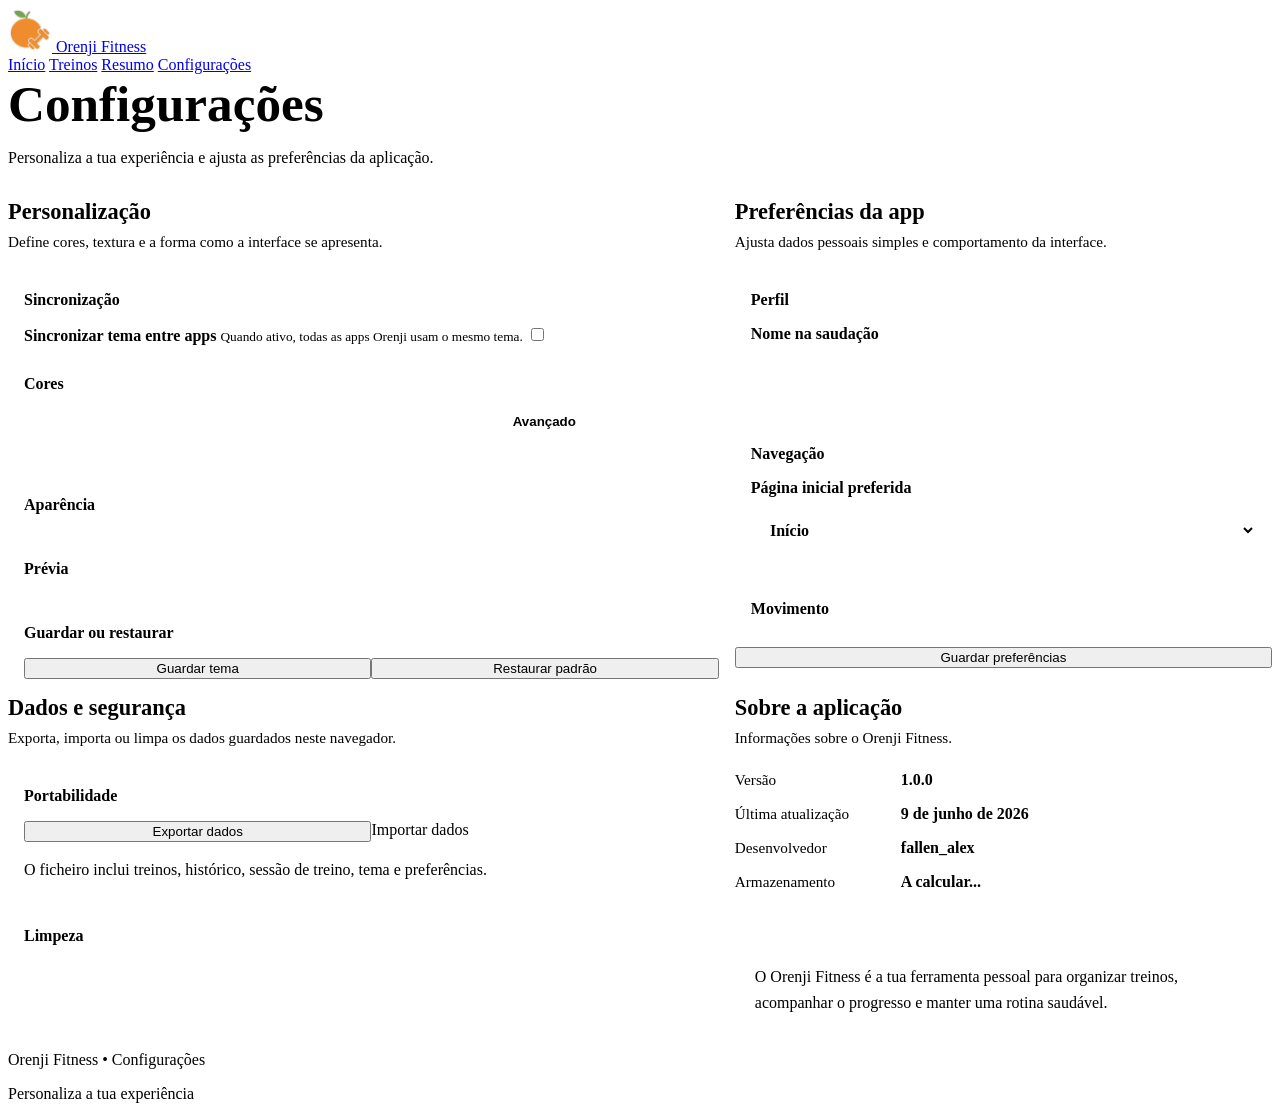
==== commit 6adebd72: "Revamp settings UI and add preferences/data tools Restructure the settings page into collapsible car" ====
--- a/configuracoes.html
+++ b/configuracoes.html
@@ -37,214 +37,317 @@
         </section>
 
         <section class="settings-grid">
-            <article class="settings-card">
-                <div class="settings-card-header">
-                    <h2>Personalização de cores</h2>
-                    <p>Personaliza a paleta de cores da aplicação conforme a tua preferência.</p>
+            <details class="settings-card personalization-card" open>
+                <summary class="settings-card-summary">
+                    <h2>Personalização</h2>
+                    <p>Define cores, textura e a forma como a interface se apresenta.</p>
+                </summary>
+
+                <div class="settings-accordion-body">
+                    <details class="settings-disclosure" open>
+                        <summary>Sincronização</summary>
+                        <label class="theme-sync-control">
+                            <span>
+                                <strong>Sincronizar tema entre apps</strong>
+                                <small>Quando ativo, todas as apps Orenji usam o mesmo tema.</small>
+                            </span>
+                            <input type="checkbox" id="theme-sync">
+                        </label>
+                    </details>
+
+                    <details class="settings-disclosure" open>
+                        <summary>Cores</summary>
+                        <div class="settings-mode-toggle" aria-label="Modo de personalização">
+                            <button type="button" class="mode-button active" data-mode="basic">Básico</button>
+                            <button type="button" class="mode-button" data-mode="advanced">Avançado</button>
+                        </div>
+
+                        <div class="settings-panel active" id="basic-panel">
+                            <div class="color-option-grid" aria-label="Temas"></div>
+                        </div>
+
+                        <div class="settings-panel" id="advanced-panel" hidden>
+                            <div class="color-picker-group">
+                                <label for="background-color">Fundo da app</label>
+                                <div class="color-input-wrapper">
+                                    <input type="color" id="background-color" value="#020617" class="color-input">
+                                    <span id="background-value" class="color-value">#020617</span>
+                                </div>
+                            </div>
+
+                            <div class="color-picker-group">
+                                <label for="header-color">Barra superior</label>
+                                <div class="color-input-wrapper">
+                                    <input type="color" id="header-color" value="#0f172a" class="color-input">
+                                    <span id="header-value" class="color-value">#0f172a</span>
+                                </div>
+                            </div>
+
+                            <div class="color-picker-group">
+                                <label for="primary-color">Cor primária</label>
+                                <div class="color-input-wrapper">
+                                    <input type="color" id="primary-color" value="#5b96ff" class="color-input">
+                                    <span id="primary-value" class="color-value">#5b96ff</span>
+                                </div>
+                            </div>
+
+                            <div class="color-picker-group">
+                                <label for="primary-strong-color">Cor primária forte</label>
+                                <div class="color-input-wrapper">
+                                    <input type="color" id="primary-strong-color" value="#3b82f6" class="color-input">
+                                    <span id="primary-strong-value" class="color-value">#3b82f6</span>
+                                </div>
+                            </div>
+
+                            <div class="color-picker-group">
+                                <label for="accent-color">Cor de destaque</label>
+                                <div class="color-input-wrapper">
+                                    <input type="color" id="accent-color" value="#22c55e" class="color-input">
+                                    <span id="accent-value" class="color-value">#22c55e</span>
+                                </div>
+                            </div>
+
+                            <div class="color-picker-group">
+                                <label for="danger-color">Cor de atenção</label>
+                                <div class="color-input-wrapper">
+                                    <input type="color" id="danger-color" value="#f43f5e" class="color-input">
+                                    <span id="danger-value" class="color-value">#f43f5e</span>
+                                </div>
+                            </div>
+
+                            <div class="color-picker-group">
+                                <label for="warning-color">Cor de aviso</label>
+                                <div class="color-input-wrapper">
+                                    <input type="color" id="warning-color" value="#facc15" class="color-input">
+                                    <span id="warning-value" class="color-value">#facc15</span>
+                                </div>
+                            </div>
+                        </div>
+                    </details>
+
+                    <details class="settings-disclosure">
+                        <summary>Aparência</summary>
+                        <div class="appearance-group">
+                            <h3>Textura da interface</h3>
+                            <div class="appearance-options" aria-label="Textura da interface">
+                                <button type="button" class="appearance-button active" data-option="texture" data-value="glass">
+                                    <strong>Vidro</strong>
+                                    <span>Mais leve</span>
+                                </button>
+                                <button type="button" class="appearance-button" data-option="texture" data-value="soft">
+                                    <strong>Suave</strong>
+                                    <span>Equilibrada</span>
+                                </button>
+                                <button type="button" class="appearance-button" data-option="texture" data-value="solid">
+                                    <strong>Sólida</strong>
+                                    <span>Mais opaca</span>
+                                </button>
+                            </div>
+                        </div>
+
+                        <div class="appearance-group">
+                            <h3>Forma dos cartões</h3>
+                            <div class="appearance-options" aria-label="Forma dos cartões">
+                                <button type="button" class="appearance-button active" data-option="shape" data-value="rounded">
+                                    <strong>Redonda</strong>
+                                    <span>Mais orgânica</span>
+                                </button>
+                                <button type="button" class="appearance-button" data-option="shape" data-value="soft">
+                                    <strong>Suave</strong>
+                                    <span>Equilibrada</span>
+                                </button>
+                                <button type="button" class="appearance-button" data-option="shape" data-value="square">
+                                    <strong>Reta</strong>
+                                    <span>Mais técnica</span>
+                                </button>
+                            </div>
+                        </div>
+
+                        <div class="appearance-group">
+                            <h3>Sombra</h3>
+                            <div class="appearance-options" aria-label="Sombra">
+                                <button type="button" class="appearance-button" data-option="shadow" data-value="none">
+                                    <strong>Nenhuma</strong>
+                                    <span>Plano</span>
+                                </button>
+                                <button type="button" class="appearance-button active" data-option="shadow" data-value="soft">
+                                    <strong>Suave</strong>
+                                    <span>Discreta</span>
+                                </button>
+                                <button type="button" class="appearance-button" data-option="shadow" data-value="deep">
+                                    <strong>Profunda</strong>
+                                    <span>Mais relevo</span>
+                                </button>
+                            </div>
+                        </div>
+
+                        <div class="appearance-group">
+                            <h3>Densidade</h3>
+                            <div class="appearance-options" aria-label="Densidade">
+                                <button type="button" class="appearance-button" data-option="density" data-value="compact">
+                                    <strong>Compacta</strong>
+                                    <span>Mais dados</span>
+                                </button>
+                                <button type="button" class="appearance-button active" data-option="density" data-value="comfortable">
+                                    <strong>Confortável</strong>
+                                    <span>Padrão</span>
+                                </button>
+                                <button type="button" class="appearance-button" data-option="density" data-value="spacious">
+                                    <strong>Espaçosa</strong>
+                                    <span>Mais ar</span>
+                                </button>
+                            </div>
+                        </div>
+                    </details>
+
+                    <details class="settings-disclosure">
+                        <summary>Prévia</summary>
+                        <div class="color-preview app-preview" id="color-preview">
+                            <div class="preview-app-shell">
+                                <div class="preview-app-header">
+                                    <span>Orenji Fitness</span>
+                                    <small>Configuração ativa</small>
+                                </div>
+                                <div class="preview-app-body">
+                                    <article class="preview-workout-card">
+                                        <span class="preview-kicker">Treino de hoje</span>
+                                        <strong>Força e mobilidade</strong>
+                                        <p>35 min · 3 exercícios</p>
+                                        <button type="button" class="button">Iniciar</button>
+                                    </article>
+                                    <article class="preview-progress-card">
+                                        <span class="preview-kicker">Semana</span>
+                                        <strong>4/7 treinos</strong>
+                                        <div class="preview-progress-bar">
+                                            <span></span>
+                                        </div>
+                                    </article>
+                                </div>
+                            </div>
+                        </div>
+                    </details>
+
+                    <details class="settings-disclosure" open>
+                        <summary>Guardar ou restaurar</summary>
+                        <div class="settings-actions">
+                            <button class="button" id="save-colors">Guardar tema</button>
+                            <button class="button button-secondary" id="reset-colors">Restaurar padrão</button>
+                        </div>
+                    </details>
                 </div>
-
-                <label class="theme-sync-control">
-                    <span>
-                        <strong>Sincronizar tema entre apps</strong>
-                        <small>Quando ativo, todas as apps Orenji usam o mesmo tema.</small>
-                    </span>
-                    <input type="checkbox" id="theme-sync">
-                </label>
-
-                <div class="settings-mode-toggle" aria-label="Modo de personalização">
-                    <button type="button" class="mode-button active" data-mode="basic">Básico</button>
-                    <button type="button" class="mode-button" data-mode="advanced">Avançado</button>
-                </div>
-
-                <div class="settings-panel active" id="basic-panel">
-                    <div class="color-option-grid" aria-label="Temas"></div>
-                </div>
-
-                <div class="appearance-group">
-                    <h3>Textura da interface</h3>
-                    <div class="appearance-options" aria-label="Textura da interface">
-                        <button type="button" class="appearance-button active" data-option="texture" data-value="glass">
-                            <strong>Vidro</strong>
-                            <span>Mais leve</span>
-                        </button>
-                        <button type="button" class="appearance-button" data-option="texture" data-value="soft">
-                            <strong>Suave</strong>
-                            <span>Equilibrada</span>
-                        </button>
-                        <button type="button" class="appearance-button" data-option="texture" data-value="solid">
-                            <strong>Sólida</strong>
-                            <span>Mais opaca</span>
-                        </button>
+            </details>
+
+            <details class="settings-card settings-control-card" open>
+                <summary class="settings-card-summary">
+                    <h2>Preferências da app</h2>
+                    <p>Ajusta dados pessoais simples e comportamento da interface.</p>
+                </summary>
+
+                <div class="settings-accordion-body">
+                    <details class="settings-disclosure" open>
+                        <summary>Perfil</summary>
+                        <div class="settings-form-grid">
+                            <label class="settings-field" for="profile-name">
+                                <span>Nome na saudação</span>
+                                <input type="text" id="profile-name" maxlength="32" autocomplete="name">
+                            </label>
+                        </div>
+                    </details>
+
+                    <details class="settings-disclosure" open>
+                        <summary>Navegação</summary>
+                        <div class="settings-form-grid">
+                            <label class="settings-field" for="preferred-home">
+                                <span>Página inicial preferida</span>
+                                <select id="preferred-home">
+                                    <option value="inicio.html">Início</option>
+                                    <option value="treinos.html">Treinos</option>
+                                    <option value="resumo.html">Resumo</option>
+                                </select>
+                            </label>
+                        </div>
+                    </details>
+
+                    <details class="settings-disclosure">
+                        <summary>Movimento</summary>
+                        <label class="theme-sync-control">
+                            <span>
+                                <strong>Reduzir animações</strong>
+                                <small>Diminui transições e movimentos visuais na aplicação.</small>
+                            </span>
+                            <input type="checkbox" id="reduce-motion">
+                        </label>
+                    </details>
+
+                    <div class="settings-actions settings-actions--compact">
+                        <button class="button" id="save-preferences">Guardar preferências</button>
                     </div>
                 </div>
-
-                <div class="appearance-group">
-                    <h3>Forma dos cartões</h3>
-                    <div class="appearance-options" aria-label="Forma dos cartões">
-                        <button type="button" class="appearance-button active" data-option="shape" data-value="rounded">
-                            <strong>Redonda</strong>
-                            <span>Mais orgânica</span>
-                        </button>
-                        <button type="button" class="appearance-button" data-option="shape" data-value="soft">
-                            <strong>Suave</strong>
-                            <span>Equilibrada</span>
-                        </button>
-                        <button type="button" class="appearance-button" data-option="shape" data-value="square">
-                            <strong>Reta</strong>
-                            <span>Mais técnica</span>
-                        </button>
+            </details>
+
+            <details class="settings-card settings-control-card" open>
+                <summary class="settings-card-summary">
+                    <h2>Dados e segurança</h2>
+                    <p>Exporta, importa ou limpa os dados guardados neste navegador.</p>
+                </summary>
+
+                <div class="settings-accordion-body">
+                    <details class="settings-disclosure" open>
+                        <summary>Portabilidade</summary>
+                        <div class="data-actions">
+                            <button class="button" id="export-data">Exportar dados</button>
+                            <label class="button button-secondary file-import-button" for="import-data-file">Importar dados</label>
+                            <input type="file" id="import-data-file" accept="application/json,.json">
+                        </div>
+                        <p class="settings-help">O ficheiro inclui treinos, histórico, sessão de treino, tema e preferências.</p>
+                    </details>
+
+                    <details class="settings-disclosure">
+                        <summary>Limpeza</summary>
+                        <div class="danger-zone">
+                            <div>
+                                <strong>Limpar dados da app</strong>
+                                <p>Remove os dados locais do Orenji Fitness deste navegador.</p>
+                            </div>
+                            <button class="button button-secondary danger-button" id="clear-app-data">Limpar dados</button>
+                        </div>
+                    </details>
+
+                    <p class="settings-message" id="data-message" role="status" aria-live="polite"></p>
+                </div>
+            </details>
+
+            <details class="settings-card settings-control-card" open>
+                <summary class="settings-card-summary">
+                    <h2>Sobre a aplicação</h2>
+                    <p>Informações sobre o Orenji Fitness.</p>
+                </summary>
+
+                <div class="settings-accordion-body">
+                    <div class="settings-info">
+                        <div class="info-item">
+                            <span class="info-label">Versão</span>
+                            <strong class="info-value">1.0.0</strong>
+                        </div>
+                        <div class="info-item">
+                            <span class="info-label">Última atualização</span>
+                            <strong class="info-value">9 de junho de 2026</strong>
+                        </div>
+                        <div class="info-item">
+                            <span class="info-label">Desenvolvedor</span>
+                            <strong class="info-value">fallen_alex</strong>
+                        </div>
+                        <div class="info-item">
+                            <span class="info-label">Armazenamento</span>
+                            <strong class="info-value" id="storage-status">A calcular...</strong>
+                        </div>
+                    </div>
+
+                    <div class="settings-description">
+                        <p>O Orenji Fitness é a tua ferramenta pessoal para organizar treinos, acompanhar o progresso e manter uma rotina saudável.</p>
                     </div>
                 </div>
-
-                <div class="appearance-group">
-                    <h3>Sombra</h3>
-                    <div class="appearance-options" aria-label="Sombra">
-                        <button type="button" class="appearance-button" data-option="shadow" data-value="none">
-                            <strong>Nenhuma</strong>
-                            <span>Plano</span>
-                        </button>
-                        <button type="button" class="appearance-button active" data-option="shadow" data-value="soft">
-                            <strong>Suave</strong>
-                            <span>Discreta</span>
-                        </button>
-                        <button type="button" class="appearance-button" data-option="shadow" data-value="deep">
-                            <strong>Profunda</strong>
-                            <span>Mais relevo</span>
-                        </button>
-                    </div>
-                </div>
-
-                <div class="appearance-group">
-                    <h3>Densidade</h3>
-                    <div class="appearance-options" aria-label="Densidade">
-                        <button type="button" class="appearance-button" data-option="density" data-value="compact">
-                            <strong>Compacta</strong>
-                            <span>Mais dados</span>
-                        </button>
-                        <button type="button" class="appearance-button active" data-option="density" data-value="comfortable">
-                            <strong>Confortável</strong>
-                            <span>Padrão</span>
-                        </button>
-                        <button type="button" class="appearance-button" data-option="density" data-value="spacious">
-                            <strong>Espaçosa</strong>
-                            <span>Mais ar</span>
-                        </button>
-                    </div>
-                </div>
-
-                <div class="settings-panel" id="advanced-panel" hidden>
-                    <div class="color-picker-group">
-                        <label for="background-color">Fundo da app</label>
-                        <div class="color-input-wrapper">
-                            <input type="color" id="background-color" value="#020617" class="color-input">
-                            <span id="background-value" class="color-value">#020617</span>
-                        </div>
-                    </div>
-
-                    <div class="color-picker-group">
-                        <label for="header-color">Barra superior</label>
-                        <div class="color-input-wrapper">
-                            <input type="color" id="header-color" value="#0f172a" class="color-input">
-                            <span id="header-value" class="color-value">#0f172a</span>
-                        </div>
-                    </div>
-
-                    <div class="color-picker-group">
-                        <label for="primary-color">Cor primária</label>
-                        <div class="color-input-wrapper">
-                            <input type="color" id="primary-color" value="#5b96ff" class="color-input">
-                            <span id="primary-value" class="color-value">#5b96ff</span>
-                        </div>
-                    </div>
-
-                    <div class="color-picker-group">
-                        <label for="primary-strong-color">Cor primária forte</label>
-                        <div class="color-input-wrapper">
-                            <input type="color" id="primary-strong-color" value="#3b82f6" class="color-input">
-                            <span id="primary-strong-value" class="color-value">#3b82f6</span>
-                        </div>
-                    </div>
-
-                    <div class="color-picker-group">
-                        <label for="accent-color">Cor de destaque</label>
-                        <div class="color-input-wrapper">
-                            <input type="color" id="accent-color" value="#22c55e" class="color-input">
-                            <span id="accent-value" class="color-value">#22c55e</span>
-                        </div>
-                    </div>
-
-                    <div class="color-picker-group">
-                        <label for="danger-color">Cor de atenção</label>
-                        <div class="color-input-wrapper">
-                            <input type="color" id="danger-color" value="#f43f5e" class="color-input">
-                            <span id="danger-value" class="color-value">#f43f5e</span>
-                        </div>
-                    </div>
-
-                    <div class="color-picker-group">
-                        <label for="warning-color">Cor de aviso</label>
-                        <div class="color-input-wrapper">
-                            <input type="color" id="warning-color" value="#facc15" class="color-input">
-                            <span id="warning-value" class="color-value">#facc15</span>
-                        </div>
-                    </div>
-                </div>
-
-                <div class="color-preview" id="color-preview" hidden>
-                    <h3>Prévia das cores</h3>
-                    <div class="preview-grid">
-                        <div class="preview-card background-preview">
-                            <span>Fundo</span>
-                        </div>
-                        <div class="preview-card header-preview">
-                            <span>Barra superior</span>
-                        </div>
-                        <div class="preview-card primary-preview">
-                            <span>Primária</span>
-                        </div>
-                        <div class="preview-card accent-preview">
-                            <span>Destaque</span>
-                        </div>
-                        <div class="preview-card danger-preview">
-                            <span>Atenção</span>
-                        </div>
-                        <div class="preview-card warning-preview">
-                            <span>Aviso</span>
-                        </div>
-                    </div>
-                </div>
-
-                <div class="settings-actions">
-                    <button class="button" id="save-colors">Guardar tema</button>
-                    <button class="button button-secondary" id="reset-colors">Restaurar padrão</button>
-                </div>
-            </article>
-
-            <article class="settings-card">
-                <div class="settings-card-header">
-                    <h2>Sobre a aplicação</h2>
-                    <p>Informações sobre o Orenji Fitness.</p>
-                </div>
-
-                <div class="settings-info">
-                    <div class="info-item">
-                        <span class="info-label">Versão</span>
-                        <strong class="info-value">1.0.0</strong>
-                    </div>
-                    <div class="info-item">
-                        <span class="info-label">Última atualização</span>
-                        <strong class="info-value">14 de maio de 2026</strong>
-                    </div>
-                    <div class="info-item">
-                        <span class="info-label">Desenvolvedor</span>
-                        <strong class="info-value">fallen_alex</strong>
-                    </div>
-                </div>
-
-                <div class="settings-description">
-                    <p>O Orenji Fitness é a tua ferramenta pessoal para organizar treinos, acompanhar o progresso e manter uma rotina saudável.</p>
-                </div>
-            </article>
+            </details>
         </section>
     </main>
 
@@ -256,6 +359,8 @@
     </footer>
 
     <script src="../Orenji%20core/js/theme.js"></script>
+    <script src="js/data.js"></script>
+    <script src="js/app.js"></script>
     <script src="js/settings.js"></script>
 </body>
 </html>
--- a/css/app.css
+++ b/css/app.css
@@ -1,4 +1,13 @@
 /* Orenji Fitness app-specific styles. Shared visual language lives in Orenji core. */
+html.reduce-motion *,
+html.reduce-motion *::before,
+html.reduce-motion *::after {
+    animation-duration: 0.01ms !important;
+    animation-iteration-count: 1 !important;
+    scroll-behavior: auto !important;
+    transition-duration: 0.01ms !important;
+}
+
 .brand {
     gap: 0.95rem;
 }
--- a/css/settings.css
+++ b/css/settings.css
@@ -17,7 +17,8 @@
 .settings-grid {
     display: grid;
     gap: var(--grid-gap);
-    grid-template-columns: repeat(auto-fit, minmax(380px, 1fr));
+    grid-template-columns: minmax(0, 1.15fr) minmax(320px, 0.85fr);
+    align-items: start;
 }
 
 .settings-card {
@@ -28,8 +29,49 @@
     box-shadow: var(--card-shadow);
 }
 
+.personalization-card {
+    align-self: start;
+}
+
+.settings-control-card {
+    align-self: start;
+}
+
 .settings-card-header {
     margin-bottom: 1.5rem;
+}
+
+.settings-card-summary {
+    position: relative;
+    display: grid;
+    gap: 0.5rem;
+    padding-right: 2.25rem;
+    cursor: pointer;
+    list-style: none;
+}
+
+.settings-card-summary::-webkit-details-marker,
+.settings-disclosure summary::-webkit-details-marker {
+    display: none;
+}
+
+.settings-card-summary::after,
+.settings-disclosure summary::after {
+    content: "";
+    position: absolute;
+    right: 0.2rem;
+    top: 0.4rem;
+    width: 0.65rem;
+    height: 0.65rem;
+    border-right: 2px solid var(--text-muted);
+    border-bottom: 2px solid var(--text-muted);
+    transform: rotate(45deg);
+    transition: transform 180ms ease;
+}
+
+.personalization-card[open] > .settings-card-summary::after,
+.settings-disclosure[open] > summary::after {
+    transform: rotate(225deg);
 }
 
 .settings-card-header h2 {
@@ -37,10 +79,52 @@
     font-size: 1.4rem;
 }
 
+.settings-card-summary h2 {
+    margin: 0;
+    font-size: 1.4rem;
+}
+
 .settings-card-header p {
     color: var(--text-muted);
     margin: 0;
     font-size: 0.95rem;
+}
+
+.settings-card-summary p {
+    color: var(--text-muted);
+    margin: 0;
+    font-size: 0.95rem;
+}
+
+.settings-accordion-body {
+    display: grid;
+    gap: 0.85rem;
+    margin-top: 1.5rem;
+}
+
+.settings-disclosure {
+    border: 1px solid var(--border);
+    border-radius: calc(var(--radius) * 0.75);
+    background: var(--panel-alt-bg);
+    overflow: hidden;
+}
+
+.settings-disclosure > summary {
+    position: relative;
+    padding: 1rem 2.4rem 1rem 1rem;
+    color: var(--text);
+    font-weight: 800;
+    cursor: pointer;
+    list-style: none;
+}
+
+.settings-disclosure > summary::after {
+    right: 1rem;
+    top: 1.05rem;
+}
+
+.settings-disclosure > :not(summary) {
+    margin: 0 1rem 1rem;
 }
 
 .settings-mode-toggle {
@@ -190,8 +274,16 @@
     height: 112%;
 }
 
+.theme-sync-control {
+    margin-top: 0;
+}
+
 .appearance-group {
     margin-top: 1.5rem;
+}
+
+.appearance-group:first-of-type {
+    margin-top: 0;
 }
 
 .appearance-group h3 {
@@ -259,9 +351,9 @@
 }
 
 .color-preview {
-    margin: 2rem 0;
-    padding-top: 2rem;
-    border-top: 1px solid var(--border);
+    margin: 0;
+    padding-top: 0;
+    border-top: none;
 }
 
 .color-preview h3 {
@@ -269,55 +361,84 @@
     font-size: 1.1rem;
 }
 
-.preview-grid {
-    display: grid;
-    grid-template-columns: repeat(auto-fit, minmax(130px, 1fr));
+.preview-app-shell {
+    overflow: hidden;
+    border: 1px solid var(--border);
+    border-radius: var(--radius);
+    background: linear-gradient(135deg, var(--background), var(--background-end));
+    box-shadow: var(--card-shadow);
+}
+
+.preview-app-header {
+    display: flex;
+    justify-content: space-between;
     gap: 1rem;
-}
-
-.preview-card {
-    padding: 1.5rem;
-    border-radius: var(--radius);
-    display: flex;
-    align-items: center;
-    justify-content: center;
-    color: white;
-    font-weight: 600;
-    min-height: 100px;
-    transition: transform 0.3s ease;
-}
-
-.preview-card:hover {
-    transform: scale(1.02);
-}
-
-.background-preview {
-    background: linear-gradient(135deg, var(--background), var(--background-end));
-    border: 1px solid var(--border);
-    color: var(--text);
-}
-
-.header-preview {
+    padding: 1rem;
     background: var(--header-bg);
     color: var(--header-text);
+    border-bottom: 1px solid var(--border);
+}
+
+.preview-app-header span,
+.preview-workout-card strong,
+.preview-progress-card strong {
+    font-weight: 900;
+}
+
+.preview-app-header small,
+.preview-workout-card p {
+    color: var(--text-muted);
+}
+
+.preview-app-body {
+    display: grid;
+    grid-template-columns: minmax(0, 1.1fr) minmax(160px, 0.9fr);
+    gap: 1rem;
+    padding: 1rem;
+}
+
+.preview-workout-card,
+.preview-progress-card {
+    display: grid;
+    align-content: start;
+    gap: 0.65rem;
+    min-width: 0;
+    padding: 1rem;
     border: 1px solid var(--border);
-}
-
-.primary-preview {
-    background: linear-gradient(135deg, var(--primary), var(--primary-strong));
-}
-
-.accent-preview {
-    background: var(--accent);
-}
-
-.danger-preview {
-    background: var(--danger);
-}
-
-.warning-preview {
-    background: var(--warning);
-    color: #0f172a;
+    border-radius: calc(var(--radius) * 0.75);
+    background: var(--panel-bg);
+    color: var(--text);
+}
+
+.preview-workout-card p {
+    margin: 0;
+}
+
+.preview-workout-card .button {
+    justify-self: start;
+    margin-top: 0.25rem;
+    pointer-events: none;
+}
+
+.preview-kicker {
+    color: var(--primary);
+    font-size: 0.82rem;
+    font-weight: 900;
+}
+
+.preview-progress-bar {
+    overflow: hidden;
+    height: 0.85rem;
+    border-radius: 999px;
+    background: var(--secondary-bg);
+}
+
+.preview-progress-bar span {
+    display: block;
+    width: 58%;
+    height: 100%;
+    border-radius: inherit;
+    background: linear-gradient(135deg, var(--primary), var(--accent));
 }
 
 .settings-actions {
@@ -326,8 +447,100 @@
     margin-top: 2rem;
 }
 
+.settings-actions--compact {
+    margin: 0;
+}
+
 .settings-actions .button {
     flex: 1;
+}
+
+.settings-form-grid {
+    display: grid;
+    gap: 1rem;
+}
+
+.settings-field {
+    display: grid;
+    gap: 0.55rem;
+    color: var(--text);
+    font-weight: 800;
+}
+
+.settings-field input,
+.settings-field select {
+    width: 100%;
+    min-height: 3rem;
+    padding: 0 0.95rem;
+    border: 1px solid var(--border);
+    border-radius: calc(var(--radius) * 0.65);
+    background: var(--panel-bg);
+    color: var(--text);
+    font: inherit;
+}
+
+.settings-field input:focus,
+.settings-field select:focus {
+    outline: none;
+    border-color: rgba(var(--primary-rgb), 0.52);
+    box-shadow: 0 0 0 3px rgba(var(--primary-rgb), 0.12);
+}
+
+.data-actions {
+    display: grid;
+    grid-template-columns: repeat(2, minmax(0, 1fr));
+    gap: var(--grid-gap);
+}
+
+.file-import-button {
+    justify-content: center;
+    cursor: pointer;
+}
+
+#import-data-file {
+    position: absolute;
+    inline-size: 1px;
+    block-size: 1px;
+    opacity: 0;
+    pointer-events: none;
+}
+
+.settings-help,
+.settings-message,
+.danger-zone p {
+    margin: 0;
+    color: var(--text-muted);
+    line-height: 1.5;
+}
+
+.settings-message {
+    min-height: 1.5rem;
+    font-weight: 800;
+}
+
+.settings-message.is-success {
+    color: var(--accent);
+}
+
+.settings-message.is-error {
+    color: var(--danger);
+}
+
+.danger-zone {
+    display: grid;
+    grid-template-columns: minmax(0, 1fr) auto;
+    gap: var(--grid-gap);
+    align-items: center;
+}
+
+.danger-zone strong {
+    display: block;
+    margin-bottom: 0.35rem;
+}
+
+.danger-button {
+    border-color: rgba(var(--danger-rgb), 0.42);
+    color: var(--danger);
 }
 
 .settings-info {
@@ -392,7 +605,9 @@
         padding: 0.48rem;
     }
 
-    .preview-grid {
+    .preview-app-body,
+    .data-actions,
+    .danger-zone {
         grid-template-columns: 1fr;
     }
 
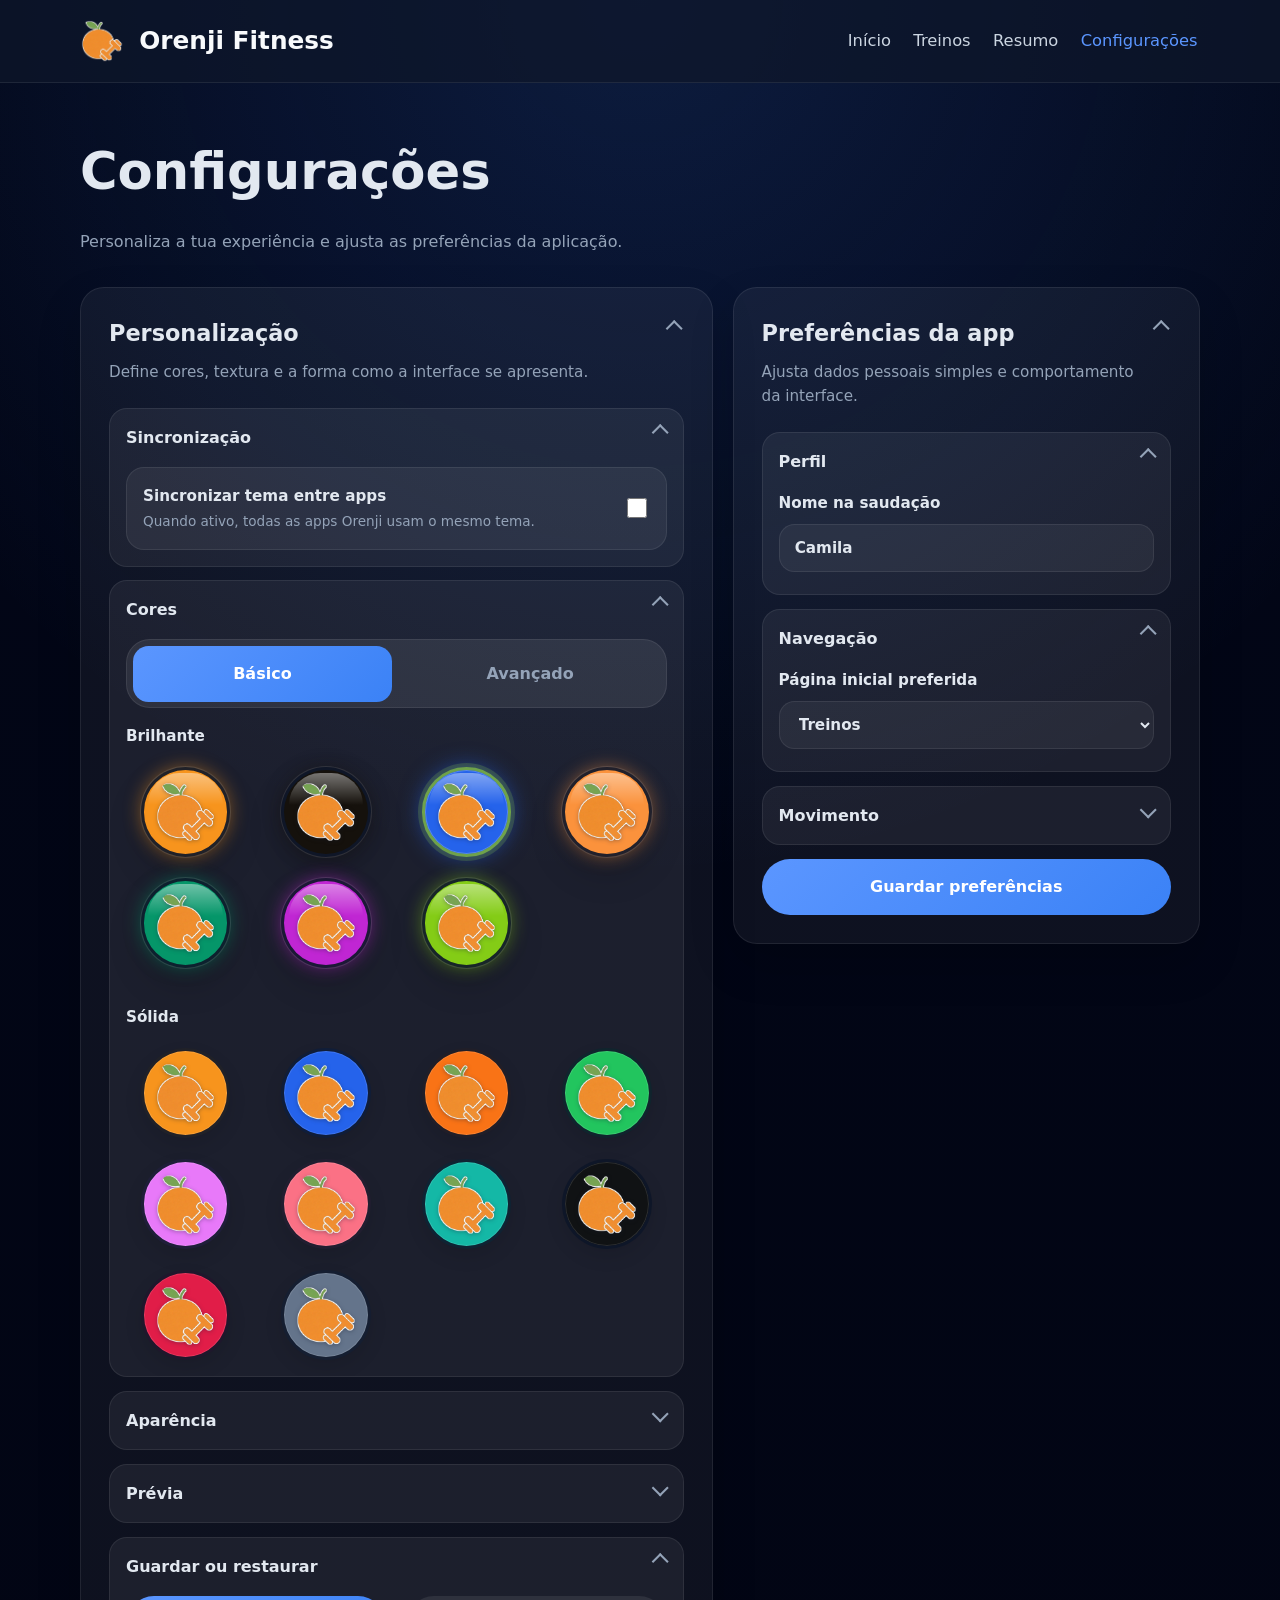
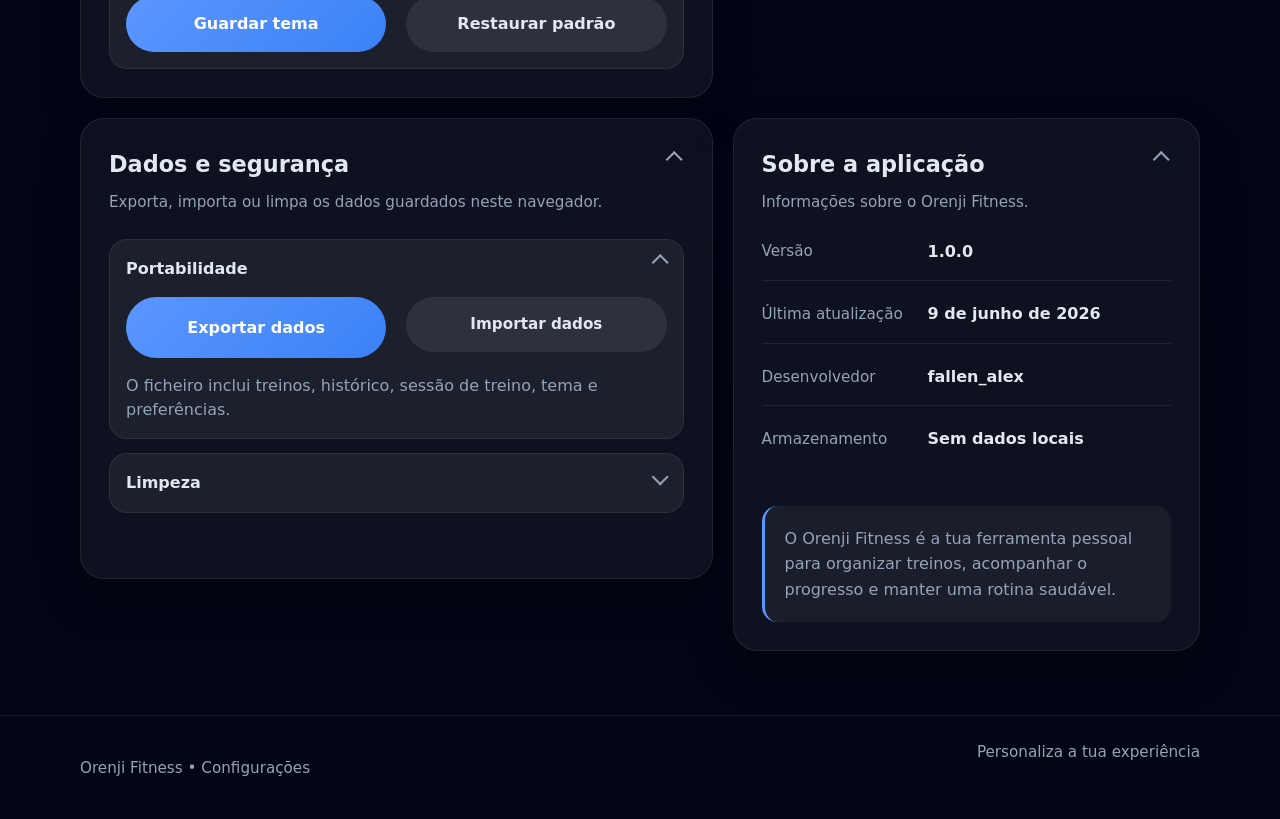
==== commit 8a88ec8d: "Add core CSS, theme.js and update page links Introduce centralized design system under css/core (var" ====
--- a/configuracoes.html
+++ b/configuracoes.html
@@ -5,12 +5,12 @@
     <meta name="viewport" content="width=device-width, initial-scale=1.0">
     <title>Orenji Fitness • Configurações</title>
     <link rel="icon" href="assets/logo_outline.png" type="image/png">
-    <link rel="stylesheet" href="../Orenji%20core/css/variables.css">
-    <link rel="stylesheet" href="../Orenji%20core/css/core.css">
-    <link rel="stylesheet" href="../Orenji%20core/css/layout.css">
-    <link rel="stylesheet" href="../Orenji%20core/css/components.css">
-    <link rel="stylesheet" href="../Orenji%20core/css/themes.css">
-    <link rel="stylesheet" href="../Orenji%20core/css/animations.css">
+    <link rel="stylesheet" href="css/core/variables.css">
+    <link rel="stylesheet" href="css/core/core.css">
+    <link rel="stylesheet" href="css/core/layout.css">
+    <link rel="stylesheet" href="css/core/components.css">
+    <link rel="stylesheet" href="css/core/themes.css">
+    <link rel="stylesheet" href="css/core/animations.css">
     <link rel="stylesheet" href="css/app.css">
     <link rel="stylesheet" href="css/settings.css">
 </head>
@@ -358,7 +358,7 @@
         </div>
     </footer>
 
-    <script src="../Orenji%20core/js/theme.js"></script>
+    <script src="js/core/theme.js"></script>
     <script src="js/data.js"></script>
     <script src="js/app.js"></script>
     <script src="js/settings.js"></script>
--- a/css/core/variables.css
+++ b/css/core/variables.css
@@ -0,0 +1,37 @@
+/* Orenji visual tokens shared by all Orenji apps. */
+:root {
+    --background: #020617;
+    --background-end: #0b1120;
+    --surface: #111827;
+    --surface-alt: #1f2937;
+    --text: #e2e8f0;
+    --text-muted: #94a3b8;
+    --header-text: #f8fafc;
+    --header-text-muted: #cbd5e1;
+    --primary: #5b96ff;
+    --primary-strong: #3b82f6;
+    --accent: #22c55e;
+    --danger: #f43f5e;
+    --warning: #facc15;
+    --primary-contrast: #ffffff;
+    --accent-contrast: #052e16;
+    --primary-rgb: 59, 130, 246;
+    --accent-rgb: 34, 197, 94;
+    --danger-rgb: 244, 63, 94;
+    --warning-rgb: 250, 204, 21;
+    --border: rgba(255,255,255,0.08);
+    --border-strong: rgba(255,255,255,0.12);
+    --panel-bg: rgba(255,255,255,0.05);
+    --panel-alt-bg: rgba(255,255,255,0.06);
+    --secondary-bg: rgba(255,255,255,0.08);
+    --header-bg: rgba(15,23,42,0.95);
+    --card-shadow: 0 20px 45px rgba(0,0,0,0.16);
+    --radius: 22px;
+    --section-padding: 3rem 0 2rem;
+    --card-padding: 1.75rem;
+    --grid-gap: 1.25rem;
+    --button-padding: 0.95rem 1.6rem;
+    --control-padding: 0.95rem 1rem;
+    --container-width: 1120px;
+    --focus-ring: 0 0 0 3px rgba(var(--primary-rgb), 0.12);
+}
--- a/css/core/core.css
+++ b/css/core/core.css
@@ -0,0 +1,76 @@
+* {
+    box-sizing: border-box;
+}
+
+html,
+body {
+    margin: 0;
+    padding: 0;
+    font-family: Inter, system-ui, -apple-system, BlinkMacSystemFont, 'Segoe UI', sans-serif;
+    background: radial-gradient(circle at top, rgba(var(--primary-rgb), 0.18), transparent 35%),
+                linear-gradient(180deg, var(--background) 0%, var(--background-end) 100%);
+    color: var(--text);
+    min-height: 100%;
+}
+
+body {
+    line-height: 1.6;
+}
+
+img {
+    display: block;
+    max-width: 100%;
+}
+
+a {
+    color: inherit;
+    text-decoration: none;
+}
+
+h1,
+h2,
+h3,
+p {
+    overflow-wrap: anywhere;
+}
+
+label {
+    display: block;
+    font-size: 0.95rem;
+    margin-bottom: 0.4rem;
+    color: var(--text-muted);
+}
+
+input,
+select,
+textarea {
+    width: 100%;
+    padding: var(--control-padding);
+    border-radius: calc(var(--radius) * 0.75);
+    border: 1px solid var(--border-strong);
+    background: var(--panel-bg);
+    color: var(--text);
+    font: inherit;
+}
+
+input:focus,
+select:focus,
+textarea:focus {
+    outline: none;
+    border-color: rgba(var(--primary-rgb), 0.8);
+    box-shadow: var(--focus-ring);
+}
+
+button,
+input,
+select,
+textarea {
+    font: inherit;
+}
+
+button:focus-visible,
+a:focus-visible,
+summary:focus-visible {
+    outline: 2px solid rgba(var(--primary-rgb), 0.58);
+    outline-offset: 3px;
+}
--- a/css/core/layout.css
+++ b/css/core/layout.css
@@ -0,0 +1,176 @@
+.container {
+    width: min(var(--container-width), 100% - 2rem);
+    margin: 0 auto;
+}
+
+.main-header {
+    position: sticky;
+    top: 0;
+    z-index: 20;
+    background: var(--header-bg);
+    border-bottom: 1px solid var(--border);
+    color: var(--header-text);
+}
+
+.header-row {
+    display: flex;
+    align-items: center;
+    justify-content: space-between;
+    gap: 1.5rem;
+    min-height: 5rem;
+    padding: 1.2rem 0;
+}
+
+.brand {
+    display: inline-flex;
+    align-items: center;
+    gap: 0.8rem;
+    font-size: 1.55rem;
+    font-weight: 700;
+    letter-spacing: 0;
+}
+
+.brand-logo {
+    width: 2.75rem;
+    height: 2.75rem;
+    border-radius: 50%;
+    object-fit: cover;
+    box-shadow: 0 0 0 2px var(--border);
+}
+
+nav,
+.nav {
+    display: flex;
+    flex-wrap: wrap;
+    gap: 1.1rem;
+}
+
+nav a,
+.nav a {
+    color: var(--header-text-muted);
+    font-size: 1.02rem;
+    padding: 0.45rem 0.15rem;
+    transition: color 0.2s ease;
+}
+
+nav a:hover,
+nav a.active,
+.nav a:hover,
+.nav a.active {
+    color: var(--primary);
+}
+
+.sidebar {
+    display: grid;
+    gap: 0.75rem;
+    align-content: start;
+    padding: var(--card-padding);
+    background: var(--panel-bg);
+    border: 1px solid var(--border);
+    border-radius: var(--radius);
+}
+
+.hero-section,
+.page-section {
+    padding: var(--section-padding);
+}
+
+.hero-copy {
+    max-width: 40rem;
+}
+
+.hero-actions {
+    display: flex;
+    flex-wrap: wrap;
+    gap: var(--grid-gap);
+    margin-top: 2rem;
+}
+
+.page-header,
+.summary-header,
+.intro-card {
+    margin-bottom: 2rem;
+}
+
+.hero-copy h1,
+.page-header h1,
+.summary-header h1,
+.intro-card h1,
+.settings-header h1 {
+    font-size: clamp(2rem, 4vw, 3.2rem);
+    margin: 0 0 1rem;
+}
+
+.hero-copy p,
+.page-header p,
+.summary-header p,
+.intro-card p,
+.settings-header p {
+    max-width: 42rem;
+    color: var(--text-muted);
+}
+
+.section-header {
+    display: flex;
+    flex-direction: column;
+    gap: 0.4rem;
+    margin-bottom: 1rem;
+}
+
+.dashboard-grid,
+.features-section,
+.stats-grid,
+.progress-list {
+    display: grid;
+    gap: var(--grid-gap);
+}
+
+.features-section {
+    grid-template-columns: repeat(auto-fit, minmax(220px, 1fr));
+    padding-bottom: 2rem;
+}
+
+.progress-list {
+    grid-template-columns: 1fr 1fr;
+}
+
+.site-footer {
+    border-top: 1px solid var(--border);
+    padding: 1.5rem 0;
+    margin-top: 2rem;
+}
+
+.footer-row {
+    display: flex;
+    justify-content: space-between;
+    gap: 1rem;
+    color: var(--text-muted);
+    font-size: 0.95rem;
+}
+
+@media (max-width: 900px) {
+    .progress-list {
+        grid-template-columns: 1fr;
+    }
+}
+
+@media (max-width: 700px) {
+    .header-row {
+        flex-direction: column;
+        align-items: flex-start;
+        gap: 0.9rem;
+        padding: 1rem 0;
+    }
+
+    nav,
+    .nav {
+        width: 100%;
+        justify-content: flex-start;
+    }
+
+    .hero-actions,
+    .page-header,
+    .summary-header {
+        gap: 0.75rem;
+    }
+}
--- a/css/core/components.css
+++ b/css/core/components.css
@@ -0,0 +1,363 @@
+.eyebrow {
+    display: inline-block;
+    margin-bottom: 1rem;
+    color: var(--accent);
+    font-weight: 600;
+    text-transform: uppercase;
+    letter-spacing: 0.15em;
+    font-size: 0.8rem;
+}
+
+.button {
+    display: inline-flex;
+    align-items: center;
+    justify-content: center;
+    padding: var(--button-padding);
+    border-radius: 999px;
+    border: none;
+    background: linear-gradient(135deg, var(--primary), var(--primary-strong));
+    color: white;
+    font-weight: 700;
+    cursor: pointer;
+    transition: transform 0.2s ease, box-shadow 0.2s ease;
+}
+
+.button:hover {
+    transform: translateY(-1px);
+    box-shadow: 0 16px 30px rgba(var(--primary-rgb), 0.18);
+}
+
+.button:disabled,
+.small-button:disabled {
+    cursor: not-allowed;
+    opacity: 0.5;
+    transform: none;
+    box-shadow: none;
+}
+
+.button-secondary {
+    background: var(--secondary-bg);
+    color: var(--text);
+}
+
+.small-button {
+    padding: 0.55rem 0.85rem;
+    border-radius: 999px;
+    border: 1px solid var(--border-strong);
+    background: var(--panel-alt-bg);
+    color: var(--text);
+    cursor: pointer;
+}
+
+.card,
+.glass-card,
+.workout-form-card,
+.workout-panel,
+.feature-card,
+.stat-card,
+.progress-card,
+.intro-card,
+.highlight-card,
+.settings-card {
+    background: var(--panel-bg);
+    border: 1px solid var(--border);
+    border-radius: var(--radius);
+    padding: var(--card-padding);
+    box-shadow: var(--card-shadow);
+}
+
+.feature-card h2,
+.stat-card h3,
+.progress-card h3,
+.highlight-card strong {
+    margin: 0 0 0.75rem;
+}
+
+.highlight-card {
+    max-width: 26rem;
+    background: linear-gradient(135deg, rgba(var(--primary-rgb), 0.25), var(--panel-bg));
+}
+
+.highlight-card span {
+    color: var(--accent);
+    font-weight: 600;
+}
+
+.stat-card h3 {
+    font-size: 2rem;
+}
+
+.progress-bar {
+    width: 100%;
+    height: 0.85rem;
+    border-radius: 999px;
+    background: var(--secondary-bg);
+    overflow: hidden;
+}
+
+.progress-bar span {
+    display: block;
+    height: 100%;
+    background: linear-gradient(90deg, var(--primary), var(--accent));
+    border-radius: 999px;
+}
+
+.settings-header {
+    margin-bottom: 2rem;
+}
+
+.settings-grid {
+    display: grid;
+    gap: var(--grid-gap);
+    grid-template-columns: minmax(0, 1.15fr) minmax(320px, 0.85fr);
+    align-items: start;
+}
+
+.settings-card-header {
+    margin-bottom: 1.5rem;
+}
+
+.settings-card-summary {
+    position: relative;
+    display: grid;
+    gap: 0.5rem;
+    padding-right: 2.25rem;
+    cursor: pointer;
+    list-style: none;
+}
+
+.settings-card-summary::-webkit-details-marker,
+.settings-disclosure summary::-webkit-details-marker {
+    display: none;
+}
+
+.settings-card-summary::after,
+.settings-disclosure summary::after {
+    content: "";
+    position: absolute;
+    right: 0.2rem;
+    top: 0.4rem;
+    width: 0.65rem;
+    height: 0.65rem;
+    border-right: 2px solid var(--text-muted);
+    border-bottom: 2px solid var(--text-muted);
+    transform: rotate(45deg);
+    transition: transform 180ms ease;
+}
+
+.settings-card[open] > .settings-card-summary::after,
+.settings-disclosure[open] > summary::after {
+    transform: rotate(225deg);
+}
+
+.settings-card-header h2 {
+    margin: 0 0 0.5rem;
+    font-size: 1.4rem;
+}
+
+.settings-card-summary h2 {
+    margin: 0;
+    font-size: 1.4rem;
+}
+
+.settings-card-header p {
+    color: var(--text-muted);
+    margin: 0;
+    font-size: 0.95rem;
+}
+
+.settings-card-summary p {
+    color: var(--text-muted);
+    margin: 0;
+    font-size: 0.95rem;
+}
+
+.settings-accordion-body {
+    display: grid;
+    gap: 0.85rem;
+    margin-top: 1.5rem;
+}
+
+.settings-disclosure {
+    border: 1px solid var(--border);
+    border-radius: calc(var(--radius) * 0.75);
+    background: var(--panel-alt-bg);
+    overflow: hidden;
+}
+
+.settings-disclosure > summary {
+    position: relative;
+    padding: 1rem 2.4rem 1rem 1rem;
+    color: var(--text);
+    font-weight: 800;
+    cursor: pointer;
+    list-style: none;
+}
+
+.settings-disclosure > summary::after {
+    right: 1rem;
+    top: 1.05rem;
+}
+
+.settings-disclosure > :not(summary) {
+    margin: 0 1rem 1rem;
+}
+
+.settings-panel {
+    display: none;
+}
+
+.settings-panel.active {
+    display: block;
+}
+
+.settings-actions {
+    display: flex;
+    gap: var(--grid-gap);
+    margin-top: 2rem;
+}
+
+.settings-actions--compact {
+    margin: 0;
+}
+
+.settings-actions .button {
+    flex: 1;
+}
+
+.settings-form,
+.settings-form-grid {
+    display: grid;
+    gap: 1rem;
+}
+
+.settings-field {
+    display: grid;
+    gap: 0.55rem;
+    color: var(--text);
+    font-weight: 800;
+}
+
+.settings-field input,
+.settings-field select,
+.settings-field textarea {
+    min-height: 3rem;
+}
+
+.settings-help,
+.settings-message,
+.danger-zone p {
+    margin: 0;
+    color: var(--text-muted);
+    line-height: 1.5;
+}
+
+.settings-message {
+    min-height: 1.5rem;
+    font-weight: 800;
+}
+
+.settings-message.is-success {
+    color: var(--accent);
+}
+
+.settings-message.is-error {
+    color: var(--danger);
+}
+
+.data-actions {
+    display: grid;
+    grid-template-columns: repeat(2, minmax(0, 1fr));
+    gap: var(--grid-gap);
+}
+
+.file-import-button {
+    justify-content: center;
+    cursor: pointer;
+}
+
+#import-data-file {
+    position: absolute;
+    inline-size: 1px;
+    block-size: 1px;
+    opacity: 0;
+    pointer-events: none;
+}
+
+.danger-zone {
+    display: grid;
+    grid-template-columns: minmax(0, 1fr) auto;
+    gap: var(--grid-gap);
+    align-items: center;
+}
+
+.danger-zone strong {
+    display: block;
+    margin-bottom: 0.35rem;
+}
+
+.danger-button {
+    border-color: rgba(var(--danger-rgb), 0.42);
+    color: var(--danger);
+}
+
+.settings-info {
+    display: grid;
+    gap: var(--grid-gap);
+    margin-bottom: 1.5rem;
+}
+
+.info-item {
+    display: grid;
+    grid-template-columns: 150px 1fr;
+    gap: 1rem;
+    align-items: center;
+    padding-bottom: 1rem;
+    border-bottom: 1px solid var(--border);
+}
+
+.info-item:last-child {
+    border-bottom: none;
+}
+
+.info-label {
+    color: var(--text-muted);
+    font-size: 0.95rem;
+}
+
+.info-value {
+    color: var(--text);
+}
+
+.settings-description {
+    padding: 1.25rem;
+    background: var(--panel-bg);
+    border-radius: calc(var(--radius) * 0.65);
+    border-left: 3px solid var(--primary);
+}
+
+.settings-description p {
+    margin: 0;
+    color: var(--text-muted);
+    line-height: 1.6;
+}
+
+@media (max-width: 700px) {
+    .settings-grid {
+        grid-template-columns: 1fr;
+    }
+
+    .info-item {
+        grid-template-columns: 1fr;
+        gap: 0.5rem;
+    }
+
+    .settings-actions {
+        flex-direction: column;
+    }
+
+    .data-actions,
+    .danger-zone {
+        grid-template-columns: 1fr;
+    }
+}
--- a/css/core/themes.css
+++ b/css/core/themes.css
@@ -0,0 +1,520 @@
+.settings-mode-toggle {
+    display: grid;
+    grid-template-columns: 1fr 1fr;
+    gap: 0.5rem;
+    padding: 0.35rem;
+    margin-bottom: 1.5rem;
+    border: 1px solid var(--border);
+    border-radius: var(--radius);
+    background: var(--secondary-bg);
+}
+
+.mode-button {
+    border: none;
+    border-radius: calc(var(--radius) * 0.65);
+    padding: var(--control-padding);
+    background: transparent;
+    color: var(--text-muted);
+    font-weight: 700;
+    cursor: pointer;
+}
+
+.mode-button.active {
+    background: linear-gradient(135deg, var(--primary), var(--primary-strong));
+    color: white;
+}
+
+.preset-grid {
+    display: grid;
+    grid-template-columns: repeat(auto-fit, minmax(155px, 1fr));
+    gap: 0.85rem;
+}
+
+.theme-preset {
+    display: grid;
+    gap: 0.35rem;
+    min-height: 9rem;
+    padding: 1rem;
+    border: 1px solid var(--border);
+    border-radius: var(--radius);
+    background: var(--panel-alt-bg);
+    color: var(--text);
+    text-align: left;
+    cursor: pointer;
+    transition: border-color 0.2s ease, transform 0.2s ease;
+}
+
+.theme-preset:hover,
+.theme-preset.active {
+    border-color: var(--primary);
+    transform: translateY(-1px);
+}
+
+.theme-preset:focus-visible,
+.appearance-button:focus-visible,
+.mode-button:focus-visible {
+    outline: 2px solid rgba(var(--primary-rgb), 0.58);
+    outline-offset: 3px;
+}
+
+.theme-preset span:last-child {
+    color: var(--text-muted);
+    font-size: 0.9rem;
+}
+
+.featured-preset {
+    grid-column: span 2;
+}
+
+.preset-swatch {
+    display: block;
+    width: 100%;
+    height: 3.25rem;
+    border-radius: calc(var(--radius) * 0.65);
+    margin-bottom: 0.35rem;
+    border: 1px solid var(--border);
+    overflow: hidden;
+}
+
+.image-swatch {
+    height: 4.5rem;
+    background: #f7f4e9;
+}
+
+.image-swatch img {
+    width: 100%;
+    height: 100%;
+    object-fit: cover;
+}
+
+.orenji-dark-swatch {
+    background: linear-gradient(135deg, #15110c, #ff9f2f 65%, #8bbf5a);
+}
+
+.ocean-swatch {
+    background: linear-gradient(135deg, #020617, #5b96ff);
+}
+
+.energy-swatch {
+    background: linear-gradient(135deg, #26120a, #f97316);
+}
+
+.forest-swatch {
+    background: linear-gradient(135deg, #071a12, #22c55e);
+}
+
+.berry-swatch {
+    background: linear-gradient(135deg, #210824, #d946ef);
+}
+
+.sunrise-swatch {
+    background: linear-gradient(135deg, #fff7ed, #fb7185);
+}
+
+.mint-swatch {
+    background: linear-gradient(135deg, #ecfeff, #14b8a6);
+}
+
+.graphite-swatch {
+    background: linear-gradient(135deg, #101214, #f2f4f8);
+}
+
+.citrus-swatch {
+    background: linear-gradient(135deg, #14210f, #d9f99d 55%, #fb923c);
+}
+
+.rose-swatch {
+    background: linear-gradient(135deg, #fff1f2, #fb7185);
+}
+
+.slate-swatch {
+    background: linear-gradient(135deg, #e2e8f0, #334155);
+}
+
+.appearance-group {
+    margin-top: 1.5rem;
+}
+
+.appearance-group:first-of-type {
+    margin-top: 0;
+}
+
+.appearance-group h3 {
+    margin: 0 0 0.85rem;
+    font-size: 1.05rem;
+}
+
+.appearance-options {
+    display: grid;
+    grid-template-columns: repeat(3, 1fr);
+    gap: 0.75rem;
+}
+
+.appearance-button {
+    display: grid;
+    gap: 0.25rem;
+    padding: 0.95rem;
+    border: 1px solid var(--border);
+    border-radius: calc(var(--radius) * 0.75);
+    background: var(--panel-alt-bg);
+    color: var(--text);
+    text-align: left;
+    cursor: pointer;
+}
+
+.appearance-button.active {
+    border-color: var(--primary);
+    box-shadow: inset 0 0 0 1px var(--primary);
+}
+
+.appearance-button span {
+    color: var(--text-muted);
+    font-size: 0.88rem;
+}
+
+.theme-sync-control {
+    display: flex;
+    align-items: center;
+    justify-content: space-between;
+    gap: 1rem;
+    margin: 1.5rem 0;
+    padding: 1rem;
+    border: 1px solid var(--border);
+    border-radius: calc(var(--radius) * 0.75);
+    background: var(--panel-alt-bg);
+    color: var(--text);
+}
+
+.theme-sync-control span {
+    display: grid;
+    gap: 0.2rem;
+}
+
+.theme-sync-control small {
+    color: var(--text-muted);
+    font-size: 0.85rem;
+}
+
+.theme-sync-control input {
+    width: 1.25rem;
+    height: 1.25rem;
+    accent-color: var(--primary);
+}
+
+.color-picker-group {
+    margin-bottom: 1.5rem;
+}
+
+.color-option-grid {
+    display: grid;
+    grid-template-columns: 1fr;
+    gap: 2.35rem;
+    max-width: 34rem;
+}
+
+.color-option-group {
+    display: grid;
+    gap: 1.15rem;
+}
+
+.color-option-group__label {
+    color: var(--text);
+    font-size: 0.95rem;
+    font-weight: 600;
+}
+
+.color-option-row {
+    display: grid;
+    grid-template-columns: repeat(4, minmax(4.7rem, 1fr));
+    gap: 1.35rem;
+    align-items: center;
+    justify-items: center;
+}
+
+.color-option {
+    position: relative;
+    display: inline-grid;
+    place-items: center;
+    width: clamp(4.4rem, 10vw, 5.6rem);
+    height: clamp(4.4rem, 10vw, 5.6rem);
+    min-width: 0;
+    min-height: 0;
+    aspect-ratio: 1;
+    padding: 0.64rem;
+    border: 3px solid rgba(15, 23, 42, 0.92);
+    border-radius: 999px;
+    background: var(--option-color, var(--primary));
+    color: inherit;
+    cursor: pointer;
+    justify-self: center;
+    overflow: hidden;
+    box-shadow:
+        inset 0 0 0 1px rgba(255, 255, 255, 0.16),
+        0 12px 28px rgba(0, 0, 0, 0.12);
+    transition: border-color 180ms ease, box-shadow 180ms ease, transform 180ms ease;
+}
+
+.color-option:hover,
+.color-option:focus-visible {
+    transform: translateY(-1px);
+}
+
+.color-option:focus-visible {
+    outline: 2px solid var(--accent);
+    outline-offset: 4px;
+}
+
+.color-option.active,
+.color-option[aria-pressed="true"] {
+    border-color: var(--accent);
+    box-shadow:
+        0 0 0 4px rgba(var(--accent-rgb), 0.28),
+        inset 0 0 0 1px rgba(255, 255, 255, 0.2);
+}
+
+.color-option--solid {
+    box-shadow:
+        inset 0 0 0 1px rgba(255, 255, 255, 0.12),
+        0 8px 18px rgba(0, 0, 0, 0.1);
+}
+
+.color-option--glow {
+    box-shadow:
+        0 0 0 1px rgba(255, 255, 255, 0.1),
+        0 0 18px rgba(var(--primary-rgb), 0.28),
+        0 16px 34px rgba(0, 0, 0, 0.18);
+}
+
+.color-option--glow::before {
+    content: "";
+    position: absolute;
+    inset: 0.18rem 0.28rem auto;
+    height: 38%;
+    border-radius: 999px 999px 45% 45%;
+    background: linear-gradient(180deg, rgba(255, 255, 255, 0.42), rgba(255, 255, 255, 0));
+    pointer-events: none;
+}
+
+.color-option--glow.active,
+.color-option--glow[aria-pressed="true"] {
+    box-shadow:
+        0 0 0 4px rgba(var(--accent-rgb), 0.28),
+        0 0 22px rgba(var(--primary-rgb), 0.34),
+        inset 0 0 0 1px rgba(255, 255, 255, 0.22);
+}
+
+.color-option__logo {
+    position: relative;
+    z-index: 1;
+    width: 100%;
+    height: 100%;
+    object-fit: contain;
+    border-radius: 999px;
+    filter: drop-shadow(0 1px 2px rgba(15, 23, 42, 0.3));
+}
+
+.color-option__logo--outline {
+    width: 112%;
+    height: 112%;
+}
+
+.color-picker-group label {
+    color: var(--text);
+    font-weight: 600;
+}
+
+.color-input-wrapper {
+    display: flex;
+    gap: var(--grid-gap);
+    align-items: center;
+}
+
+.color-input {
+    width: 3.5rem;
+    height: 3.5rem;
+    border: none;
+    border-radius: calc(var(--radius) * 0.65);
+    cursor: pointer;
+}
+
+.color-value {
+    color: var(--text-muted);
+    font-family: 'Courier New', monospace;
+    font-size: 0.9rem;
+}
+
+.color-preview {
+    margin: 2rem 0;
+    padding-top: 2rem;
+    border-top: 1px solid var(--border);
+}
+
+.color-preview--compact {
+    margin: 0;
+    padding-top: 0;
+    border-top: none;
+}
+
+.color-preview h3 {
+    margin: 0 0 1rem;
+    font-size: 1.1rem;
+}
+
+.preview-grid {
+    display: grid;
+    grid-template-columns: repeat(auto-fit, minmax(130px, 1fr));
+    gap: 1rem;
+}
+
+.preview-card {
+    padding: 1.5rem;
+    border-radius: var(--radius);
+    display: flex;
+    align-items: center;
+    justify-content: center;
+    color: white;
+    font-weight: 600;
+    min-height: 100px;
+    transition: transform 0.3s ease;
+}
+
+.preview-card:hover {
+    transform: scale(1.02);
+}
+
+.background-preview {
+    background: linear-gradient(135deg, var(--background), var(--background-end));
+    border: 1px solid var(--border);
+    color: var(--text);
+}
+
+.header-preview {
+    background: var(--header-bg);
+    color: var(--header-text);
+    border: 1px solid var(--border);
+}
+
+.primary-preview {
+    background: linear-gradient(135deg, var(--primary), var(--primary-strong));
+}
+
+.accent-preview {
+    background: var(--accent);
+}
+
+.danger-preview {
+    background: var(--danger);
+}
+
+.warning-preview {
+    background: var(--warning);
+    color: #0f172a;
+}
+
+.preview-app-shell {
+    overflow: hidden;
+    border: 1px solid var(--border);
+    border-radius: var(--radius);
+    background: linear-gradient(135deg, var(--background), var(--background-end));
+    box-shadow: var(--card-shadow);
+}
+
+.preview-app-header {
+    display: flex;
+    justify-content: space-between;
+    gap: 1rem;
+    padding: 1rem;
+    background: var(--header-bg);
+    color: var(--header-text);
+    border-bottom: 1px solid var(--border);
+}
+
+.preview-app-header span,
+.preview-workout-card strong,
+.preview-progress-card strong {
+    font-weight: 900;
+}
+
+.preview-app-header small,
+.preview-workout-card p {
+    color: var(--text-muted);
+}
+
+.preview-app-body {
+    display: grid;
+    grid-template-columns: minmax(0, 1.1fr) minmax(160px, 0.9fr);
+    gap: 1rem;
+    padding: 1rem;
+}
+
+.preview-workout-card,
+.preview-progress-card {
+    display: grid;
+    align-content: start;
+    gap: 0.65rem;
+    min-width: 0;
+    padding: 1rem;
+    border: 1px solid var(--border);
+    border-radius: calc(var(--radius) * 0.75);
+    background: var(--panel-bg);
+    color: var(--text);
+}
+
+.preview-workout-card p {
+    margin: 0;
+}
+
+.preview-workout-card .button {
+    justify-self: start;
+    margin-top: 0.25rem;
+    pointer-events: none;
+}
+
+.preview-kicker {
+    color: var(--primary);
+    font-size: 0.82rem;
+    font-weight: 900;
+}
+
+.preview-progress-bar {
+    overflow: hidden;
+    height: 0.85rem;
+    border-radius: 999px;
+    background: var(--secondary-bg);
+}
+
+.preview-progress-bar span {
+    display: block;
+    width: 58%;
+    height: 100%;
+    border-radius: inherit;
+    background: linear-gradient(135deg, var(--primary), var(--accent));
+}
+
+@media (max-width: 700px) {
+    .preview-grid,
+    .preview-app-body,
+    .appearance-options {
+        grid-template-columns: 1fr;
+    }
+
+    .color-option-grid {
+        gap: 1.7rem;
+        max-width: none;
+    }
+
+    .color-option-row {
+        grid-template-columns: repeat(auto-fit, minmax(3.4rem, 1fr));
+        gap: 0.85rem;
+    }
+
+    .color-option {
+        width: clamp(3.35rem, 18vw, 4.35rem);
+        height: clamp(3.35rem, 18vw, 4.35rem);
+        padding: 0.48rem;
+    }
+
+    .featured-preset {
+        grid-column: span 1;
+    }
+}
--- a/css/core/animations.css
+++ b/css/core/animations.css
@@ -0,0 +1,26 @@
+@keyframes orenji-fade-up {
+    from {
+        opacity: 0;
+        transform: translateY(0.75rem);
+    }
+
+    to {
+        opacity: 1;
+        transform: translateY(0);
+    }
+}
+
+.animate-fade-up {
+    animation: orenji-fade-up 0.35s ease both;
+}
+
+@media (prefers-reduced-motion: reduce) {
+    *,
+    *::before,
+    *::after {
+        animation-duration: 0.01ms !important;
+        animation-iteration-count: 1 !important;
+        scroll-behavior: auto !important;
+        transition-duration: 0.01ms !important;
+    }
+}
